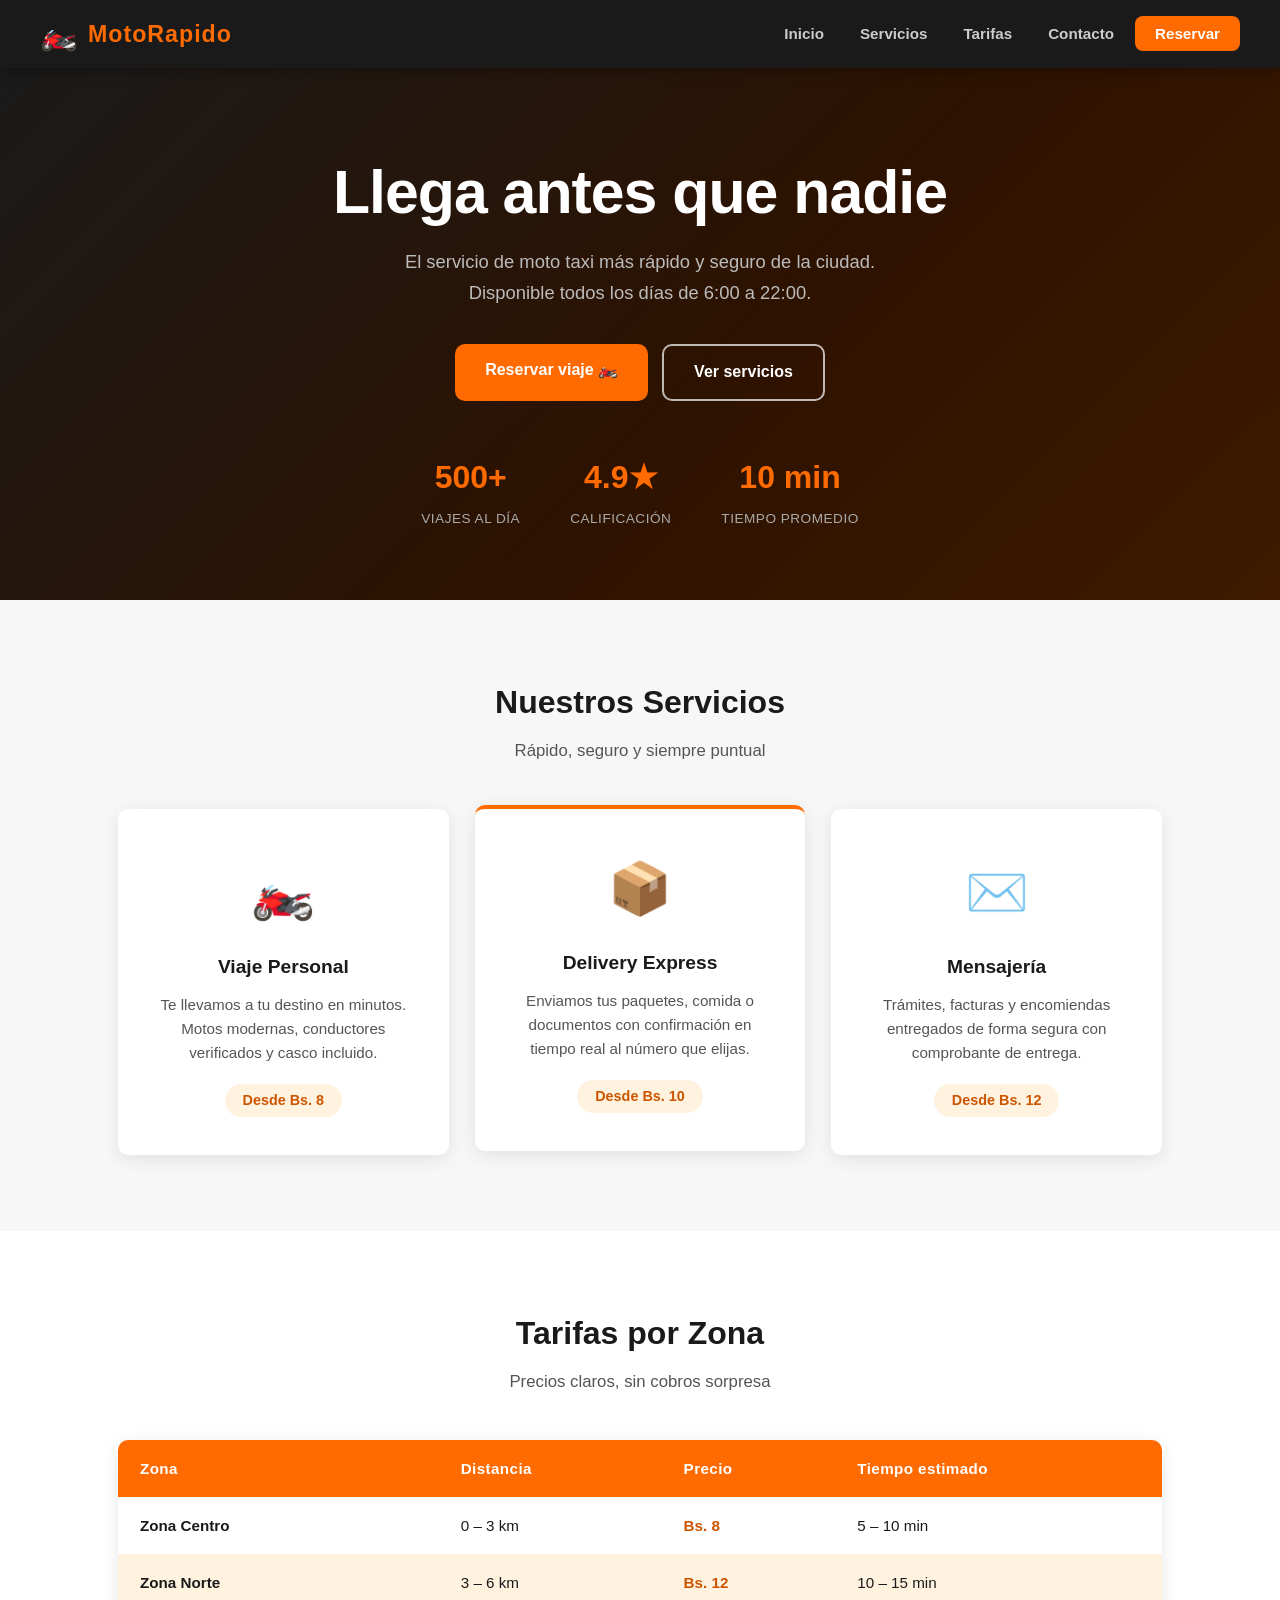
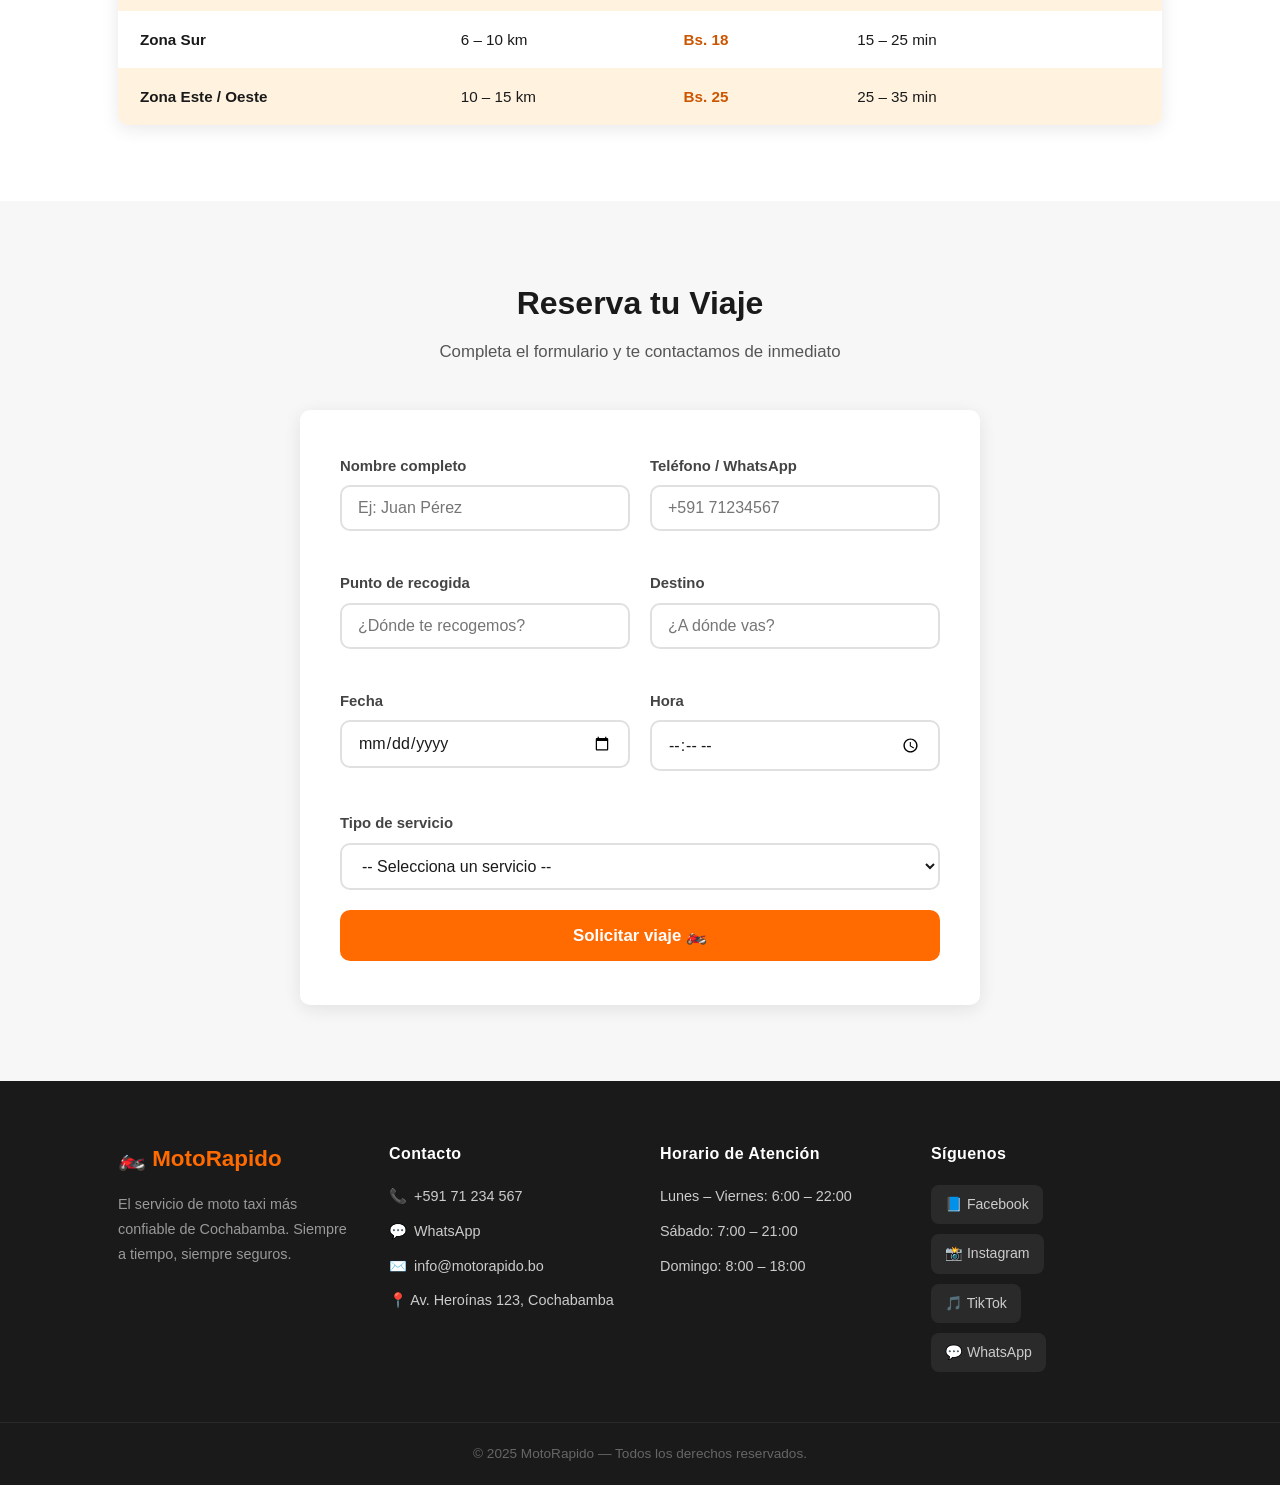
==== index.html @ 25fea52b "Update index.html" ====
<!DOCTYPE html>
<html lang="es">
<head>
  <meta charset="UTF-8" />
  <meta name="viewport" content="width=device-width, initial-scale=1.0" />
  <title>MOTOTAXI - SERVICIO MOTO TAXI</title>
  <link rel="stylesheet" href="styles.css" />
</head>
<body>

 
  <nav class="navbar">
    <div class="navbar-logo">
      <span class="logo-icono">🏍️</span>
      <span class="logo-texto">MotoRapido</span>
    </div>
    <ul class="navbar-menu">
      <li><a href="#inicio"    class="nav-link">Inicio</a></li>
      <li><a href="#servicios" class="nav-link">Servicios</a></li>
      <li><a href="#tarifas"   class="nav-link">Tarifas</a></li>
      <li><a href="#contacto"  class="nav-link">Contacto</a></li>
      <li><a href="#reserva"   class="nav-link nav-link-reservar">Reservar</a></li>
    </ul>
  </nav>


  <div class="banner">
    <div class="banner-contenido">
      <h1 class="banner-titulo">Llega antes que nadie</h1>
      <p class="banner-subtitulo">
        El servicio de moto taxi más rápido y seguro de la ciudad.<br>
        Disponible todos los días de 6:00 a 22:00.
      </p>
      <div class="banner-botones">
        <a href="#reserva"   class="btn btn-naranja">Reservar viaje 🏍️</a>
        <a href="#servicios" class="btn btn-borde">Ver servicios</a>
      </div>
    </div>
    <div class="banner-stats">
      <div class="stat-item">
        <span class="stat-num">500+</span>
        <span class="stat-label">Viajes al día</span>
      </div>
      <div class="stat-item">
        <span class="stat-num">4.9★</span>
        <span class="stat-label">Calificación</span>
      </div>
      <div class="stat-item">
        <span class="stat-num">10 min</span>
        <span class="stat-label">Tiempo promedio</span>
      </div>
    </div>
  </div>

</header>


<!-- ============================================================
     COLABORADOR 1 — JIMENA 
     Sección: Servicios, Tarifas y Formulario de reserva
     ============================================================ -->
<main class="main">

  
  <section class="seccion seccion-gris" id="servicios">
    <div class="contenedor">
      <h2 class="seccion-titulo">Nuestros Servicios</h2>
      <p class="seccion-subtitulo">Rápido, seguro y siempre puntual</p>

      <div class="tarjetas-grid">

        <div class="tarjeta">
          <div class="tarjeta-icono">🏍️</div>
          <h3 class="tarjeta-titulo">Viaje Personal</h3>
          <p class="tarjeta-texto">
            Te llevamos a tu destino en minutos. Motos modernas,
            conductores verificados y casco incluido.
          </p>
          <span class="tarjeta-precio">Desde Bs. 8</span>
        </div>

        <div class="tarjeta tarjeta-destacada">
          <div class="tarjeta-icono">📦</div>
          <h3 class="tarjeta-titulo">Delivery Express</h3>
          <p class="tarjeta-texto">
            Enviamos tus paquetes, comida o documentos con
            confirmación en tiempo real al número que elijas.
          </p>
          <span class="tarjeta-precio">Desde Bs. 10</span>
        </div>

        <div class="tarjeta">
          <div class="tarjeta-icono">✉️</div>
          <h3 class="tarjeta-titulo">Mensajería</h3>
          <p class="tarjeta-texto">
            Trámites, facturas y encomiendas entregados de forma
            segura con comprobante de entrega.
          </p>
          <span class="tarjeta-precio">Desde Bs. 12</span>
        </div>

      </div>
    </div>
  </section>

  
  <section class="seccion seccion-blanca" id="tarifas">
    <div class="contenedor">
      <h2 class="seccion-titulo">Tarifas por Zona</h2>
      <p class="seccion-subtitulo">Precios claros, sin cobros sorpresa</p>

      <div class="tabla-wrapper">
        <table class="tabla-tarifas">
          <thead>
            <tr>
              <th>Zona</th>
              <th>Distancia</th>
              <th>Precio</th>
              <th>Tiempo estimado</th>
            </tr>
          </thead>
          <tbody>
            <tr>
              <td><strong>Zona Centro</strong></td>
              <td>0 – 3 km</td>
              <td class="precio">Bs. 8</td>
              <td>5 – 10 min</td>
            </tr>
            <tr>
              <td><strong>Zona Norte</strong></td>
              <td>3 – 6 km</td>
              <td class="precio">Bs. 12</td>
              <td>10 – 15 min</td>
            </tr>
            <tr>
              <td><strong>Zona Sur</strong></td>
              <td>6 – 10 km</td>
              <td class="precio">Bs. 18</td>
              <td>15 – 25 min</td>
            </tr>
            <tr>
              <td><strong>Zona Este / Oeste</strong></td>
              <td>10 – 15 km</td>
              <td class="precio">Bs. 25</td>
              <td>25 – 35 min</td>
            </tr>
          </tbody>
        </table>
      </div>
    </div>
  </section>

  <!-- SECCIÓN FORMULARIO DE RESERVA -->
  <section class="seccion seccion-gris" id="reserva">
    <div class="contenedor">
      <h2 class="seccion-titulo">Reserva tu Viaje</h2>
      <p class="seccion-subtitulo">Completa el formulario y te contactamos de inmediato</p>

      <form class="formulario" id="formularioReserva">

        <div class="form-fila">
          <div class="form-grupo">
            <label for="nombre">Nombre completo</label>
            <input type="text" id="nombre" name="nombre"
                   placeholder="Ej: Juan Pérez" required />
          </div>
          <div class="form-grupo">
            <label for="telefono">Teléfono / WhatsApp</label>
            <input type="tel" id="telefono" name="telefono"
                   placeholder="+591 71234567" required />
          </div>
        </div>

        <div class="form-fila">
          <div class="form-grupo">
            <label for="origen">Punto de recogida</label>
            <input type="text" id="origen" name="origen"
                   placeholder="¿Dónde te recogemos?" required />
          </div>
          <div class="form-grupo">
            <label for="destino">Destino</label>
            <input type="text" id="destino" name="destino"
                   placeholder="¿A dónde vas?" required />
          </div>
        </div>

        <div class="form-fila">
          <div class="form-grupo">
            <label for="fecha">Fecha</label>
            <input type="date" id="fecha" name="fecha" required />
          </div>
          <div class="form-grupo">
            <label for="hora">Hora</label>
            <input type="time" id="hora" name="hora" required />
          </div>
        </div>

        <div class="form-grupo">
          <label for="servicio">Tipo de servicio</label>
          <select id="servicio" name="servicio" required>
            <option value="">-- Selecciona un servicio --</option>
            <option value="viaje">Viaje personal</option>
            <option value="delivery">Delivery express</option>
            <option value="mensajeria">Mensajería</option>
          </select>
        </div>

        <button type="submit" class="btn btn-naranja btn-completo"
                id="btnEnviar">
          Solicitar viaje 🏍️
        </button>

        <!-- Mensaje de respuesta del servidor Python -->
        <div class="form-respuesta" id="formRespuesta"></div>

      </form>
    </div>
  </section>

</main>
  

<!-- ============================================================
     COLABORADOR 2 ROGER — feature/PIE-PAGINA
     Sección: Footer con contacto, horarios y redes sociales
     ============================================================ -->
<footer class="footer" id="contacto">

  <div class="footer-contenido">

    <!-- Columna 1: Marca -->
    <div class="footer-col">
      <div class="footer-logo">🏍️ MotoRapido</div>
      <p class="footer-descripcion">
        El servicio de moto taxi más confiable de Cochabamba.
        Siempre a tiempo, siempre seguros.
      </p>
    </div>

    <!-- Columna 2: Información de contacto -->
    <div class="footer-col">
      <h4 class="footer-titulo">Contacto</h4>
      <ul class="footer-lista">
        <li>📞 <a href="tel:+59171234567">+591 71 234 567</a></li>
        <li>💬 <a href="https://wa.me/59171234567" target="_blank">WhatsApp</a></li>
        <li>✉️ <a href="mailto:info@motorapido.bo">info@motorapido.bo</a></li>
        <li>📍 Av. Heroínas 123, Cochabamba</li>
      </ul>
    </div>

    <!-- Columna 3: Horarios -->
    <div class="footer-col">
      <h4 class="footer-titulo">Horario de Atención</h4>
      <ul class="footer-lista">
        <li>Lunes – Viernes: 6:00 – 22:00</li>
        <li>Sábado: 7:00 – 21:00</li>
        <li>Domingo: 8:00 – 18:00</li>
      </ul>
    </div>

    <!-- Columna 4: Redes sociales -->
    <div class="footer-col">
      <h4 class="footer-titulo">Síguenos</h4>
      <div class="footer-redes">
        <a href="#" class="red-social" title="Facebook">📘 Facebook</a>
        <a href="#" class="red-social" title="Instagram">📸 Instagram</a>
        <a href="#" class="red-social" title="TikTok">🎵 TikTok</a>
        <a href="https://wa.me/59171234567" class="red-social" title="WhatsApp">
          💬 WhatsApp
        </a>
      </div>
    </div>

  </div>

  <!-- Barra inferior del footer -->
  <div class="footer-barra">
    <p>© 2025 MotoRapido — Todos los derechos reservados.</p>
  </div>

</footer>
<!-- FIN COLABORADOR 2 -->


<!-- ============================================================
     SCRIPT — Conecta el formulario con Python (app.py / Flask)
     ============================================================ -->
<script>
  // Envío del formulario al servidor Python via fetch
  document.getElementById('formularioReserva').addEventListener('submit', async function (e) {
    e.preventDefault();

    const btn      = document.getElementById('btnEnviar');
    const respDiv  = document.getElementById('formRespuesta');

    // Recoger datos del formulario
    const datos = {
      nombre:   document.getElementById('nombre').value.trim(),
      telefono: document.getElementById('telefono').value.trim(),
      origen:   document.getElementById('origen').value.trim(),
      destino:  document.getElementById('destino').value.trim(),
      fecha:    document.getElementById('fecha').value,
      hora:     document.getElementById('hora').value,
      servicio: document.getElementById('servicio').value,
    };

    // Indicador de carga
    btn.textContent = '⏳ Enviando...';
    btn.disabled    = true;
    respDiv.style.display = 'none';

    try {
      // Llamada al servidor Python (Flask) en app.py
      const respuesta = await fetch('/reservar', {
        method:  'POST',
        headers: { 'Content-Type': 'application/json' },
        body:    JSON.stringify(datos),
      });

      const json = await respuesta.json();

      if (respuesta.ok && json.ok) {
        respDiv.className   = 'form-respuesta exito';
        respDiv.textContent = '✅ ' + json.mensaje;
        document.getElementById('formularioReserva').reset();
      } else {
        respDiv.className   = 'form-respuesta error';
        respDiv.textContent = '❌ ' + (json.error || 'Error al procesar la reserva.');
      }

    } catch (err) {
      respDiv.className   = 'form-respuesta error';
      respDiv.textContent = '❌ No se pudo conectar con el servidor. ¿Está corriendo Python.py?';
    }

    respDiv.style.display = 'block';
    btn.textContent = 'Solicitar viaje 🏍️';
    btn.disabled    = false;
  });
</script>

</body>
</html>
---- styles.css ----
:root {
  --naranja:        #ff6b00;
  --naranja-oscuro: #cc5500;
  --naranja-claro:  #fff3e0;
  --negro:          #1a1a1a;
  --gris-texto:     #555555;
  --gris-fondo:     #f7f7f7;
  --blanco:         #ffffff;
  --borde:          #e0e0e0;
  --sombra:         0 4px 18px rgba(0, 0, 0, 0.09);
  --sombra-hover:   0 8px 28px rgba(255, 107, 0, 0.22);
  --radio:          10px;
  --transicion:     all 0.28s ease;
  --fuente:         'Segoe UI', Arial, sans-serif;
}

/* Reset básico */
*, *::before, *::after {
  box-sizing: border-box;
  margin: 0;
  padding: 0;
}

html {
  scroll-behavior: smooth;
}

body {
  font-family: var(--fuente);
  font-size: 16px;
  color: var(--negro);
  background: var(--blanco);
  line-height: 1.65;
}

a {
  text-decoration: none;
  color: inherit;
}

ul {
  list-style: none;
}

img {
  max-width: 100%;
  display: block;
}

.contenedor {
  max-width: 1100px;
  margin: 0 auto;
  padding: 0 28px;
}

.btn {
  display: inline-block;
  padding: 13px 30px;
  border-radius: var(--radio);
  font-size: 1rem;
  font-weight: 700;
  cursor: pointer;
  border: none;
  transition: var(--transicion);
  font-family: var(--fuente);
}

.btn-naranja {
  background: var(--naranja);
  color: var(--blanco);
}

.btn-naranja:hover {
  background: var(--naranja-oscuro);
  transform: translateY(-2px);
  box-shadow: var(--sombra-hover);
}

.btn-borde {
  background: transparent;
  color: var(--blanco);
  border: 2px solid rgba(255, 255, 255, 0.7);
}

.btn-borde:hover {
  background: rgba(255, 255, 255, 0.12);
  border-color: var(--blanco);
}

.btn-completo {
  width: 100%;
  text-align: center;
  padding: 15px;
  font-size: 1.05rem;
}

/* Títulos de sección */
.seccion-titulo {
  font-size: 2rem;
  font-weight: 800;
  text-align: center;
  color: var(--negro);
  margin-bottom: 8px;
}

.seccion-subtitulo {
  text-align: center;
  color: var(--gris-texto);
  margin-bottom: 44px;
  font-size: 1.05rem;
}

/* ── Barra de navegación ── */
.navbar {
  display: flex;
  align-items: center;
  justify-content: space-between;
  background: var(--negro);
  padding: 0 40px;
  height: 68px;
  position: sticky;
  top: 0;
  z-index: 999;
  box-shadow: 0 2px 12px rgba(0, 0, 0, 0.3);
}

.navbar-logo {
  display: flex;
  align-items: center;
  gap: 10px;
}

.logo-icono {
  font-size: 1.9rem;
}

.logo-texto {
  font-size: 1.45rem;
  font-weight: 900;
  color: var(--naranja);
  letter-spacing: 1px;
}

.navbar-menu {
  display: flex;
  align-items: center;
  gap: 6px;
}

.nav-link {
  color: #cccccc;
  padding: 8px 15px;
  border-radius: 8px;
  font-weight: 600;
  font-size: 0.95rem;
  transition: var(--transicion);
}

.nav-link:hover {
  color: var(--naranja);
  background: rgba(255, 107, 0, 0.08);
}

.nav-link-reservar {
  background: var(--naranja);
  color: var(--blanco) !important;
  padding: 9px 20px;
}

.nav-link-reservar:hover {
  background: var(--naranja-oscuro);
  transform: translateY(-1px);
}

/* ── Banner principal ── */
.banner {
  background: linear-gradient(135deg, #1a1a1a 0%, #2d1200 55%, #3d1a00 100%);
  padding: 90px 40px 70px;
  text-align: center;
}

.banner-contenido {
  max-width: 720px;
  margin: 0 auto 50px;
}

.banner-titulo {
  font-size: clamp(2.2rem, 5vw, 3.8rem);
  font-weight: 900;
  color: var(--blanco);
  line-height: 1.15;
  margin-bottom: 18px;
  letter-spacing: -1px;
}

.banner-subtitulo {
  font-size: 1.15rem;
  color: #bbbbbb;
  margin-bottom: 36px;
  line-height: 1.7;
}

.banner-botones {
  display: flex;
  gap: 14px;
  justify-content: center;
  flex-wrap: wrap;
}

/* Estadísticas del banner */
.banner-stats {
  display: flex;
  justify-content: center;
  gap: 50px;
  flex-wrap: wrap;
}

.stat-item {
  display: flex;
  flex-direction: column;
  align-items: center;
  gap: 4px;
}

.stat-num {
  font-size: 2rem;
  font-weight: 900;
  color: var(--naranja);
}

.stat-label {
  font-size: 0.85rem;
  color: #aaaaaa;
  text-transform: uppercase;
  letter-spacing: 0.5px;
}
.main {
  background: var(--blanco);
}

/* Secciones alternas */
.seccion {
  padding: 76px 0;
}

.seccion-gris {
  background: var(--gris-fondo);
}

.seccion-blanca {
  background: var(--blanco);
}

/* ── Tarjetas de servicios ── */
.tarjetas-grid {
  display: grid;
  grid-template-columns: repeat(auto-fit, minmax(270px, 1fr));
  gap: 26px;
}

.tarjeta {
  background: var(--blanco);
  border-radius: var(--radio);
  padding: 38px 30px;
  text-align: center;
  box-shadow: var(--sombra);
  transition: var(--transicion);
  border-top: 4px solid transparent;
}

.tarjeta:hover {
  transform: translateY(-7px);
  box-shadow: var(--sombra-hover);
  border-top-color: var(--naranja);
}

.tarjeta-destacada {
  border-top: 4px solid var(--naranja);
  transform: translateY(-4px);
}

.tarjeta-icono {
  font-size: 3.2rem;
  margin-bottom: 16px;
}

.tarjeta-titulo {
  font-size: 1.2rem;
  font-weight: 700;
  color: var(--negro);
  margin-bottom: 10px;
}

.tarjeta-texto {
  color: var(--gris-texto);
  font-size: 0.95rem;
  line-height: 1.6;
  margin-bottom: 18px;
}

.tarjeta-precio {
  display: inline-block;
  background: var(--naranja-claro);
  color: var(--naranja-oscuro);
  font-weight: 800;
  padding: 5px 18px;
  border-radius: 20px;
  font-size: 0.9rem;
}

/* ── Tabla de tarifas ── */
.tabla-wrapper {
  overflow-x: auto;
  border-radius: var(--radio);
  box-shadow: var(--sombra);
}

.tabla-tarifas {
  width: 100%;
  border-collapse: collapse;
  min-width: 480px;
}

.tabla-tarifas thead tr {
  background: var(--naranja);
  color: var(--blanco);
}

.tabla-tarifas th,
.tabla-tarifas td {
  padding: 16px 22px;
  text-align: left;
  font-size: 0.95rem;
}

.tabla-tarifas th {
  font-weight: 700;
  letter-spacing: 0.4px;
}

.tabla-tarifas tbody tr:nth-child(even) {
  background: var(--naranja-claro);
}

.tabla-tarifas tbody tr:hover {
  background: #ffe0b2;
}

.tabla-tarifas .precio {
  color: var(--naranja-oscuro);
  font-weight: 700;
}

/* ── Formulario de reserva ── */
.formulario {
  max-width: 680px;
  margin: 0 auto;
  background: var(--blanco);
  padding: 44px 40px;
  border-radius: var(--radio);
  box-shadow: var(--sombra);
}

.form-fila {
  display: grid;
  grid-template-columns: 1fr 1fr;
  gap: 20px;
  margin-bottom: 20px;
}

.form-grupo {
  display: flex;
  flex-direction: column;
  gap: 7px;
  margin-bottom: 20px;
}

.form-grupo label {
  font-weight: 600;
  font-size: 0.93rem;
  color: #444;
}

.form-grupo input,
.form-grupo select {
  padding: 12px 16px;
  border: 2px solid var(--borde);
  border-radius: var(--radio);
  font-size: 1rem;
  font-family: var(--fuente);
  color: var(--negro);
  background: var(--blanco);
  transition: var(--transicion);
}

.form-grupo input:focus,
.form-grupo select:focus {
  outline: none;
  border-color: var(--naranja);
  box-shadow: 0 0 0 3px rgba(255, 107, 0, 0.13);
}

.form-respuesta {
  display: none;
  margin-top: 22px;
  padding: 16px 20px;
  border-radius: var(--radio);
  font-weight: 600;
  font-size: 0.95rem;
  line-height: 1.5;
}

.form-respuesta.exito {
  background: #e8f5e9;
  color: #2e7d32;
  border: 1px solid #a5d6a7;
}

.form-respuesta.error {
  background: #fdecea;
  color: #c62828;
  border: 1px solid #ef9a9a;
}

/* 
   COLABORADOR 2 ROGER Footer: contacto, horarios y redes sociales
   */

.footer {
  background: var(--negro);
  color: #cccccc;
}

.footer-contenido {
  max-width: 1100px;
  margin: 0 auto;
  padding: 60px 28px 50px;
  display: grid;
  grid-template-columns: repeat(auto-fit, minmax(210px, 1fr));
  gap: 40px;
}

.footer-logo {
  font-size: 1.4rem;
  font-weight: 900;
  color: var(--naranja);
  margin-bottom: 14px;
}

.footer-descripcion {
  font-size: 0.9rem;
  color: #999999;
  line-height: 1.75;
}

.footer-titulo {
  font-size: 1rem;
  font-weight: 700;
  color: var(--blanco);
  margin-bottom: 18px;
  letter-spacing: 0.4px;
}

.footer-lista li {
  margin-bottom: 11px;
  font-size: 0.9rem;
  display: flex;
  align-items: center;
  gap: 7px;
}

.footer-lista a {
  color: #cccccc;
  transition: var(--transicion);
}

.footer-lista a:hover {
  color: var(--naranja);
}

.footer-redes {
  display: flex;
  flex-direction: column;
  gap: 10px;
}

.red-social {
  display: inline-flex;
  align-items: center;
  gap: 8px;
  padding: 8px 14px;
  background: #2a2a2a;
  border-radius: 8px;
  font-size: 0.88rem;
  color: #cccccc;
  transition: var(--transicion);
  width: fit-content;
}

.red-social:hover {
  background: var(--naranja);
  color: var(--blanco);
  transform: translateX(4px);
}

.footer-barra {
  border-top: 1px solid #2a2a2a;
  text-align: center;
  padding: 20px 28px;
  font-size: 0.85rem;
  color: #666666;
}


@media (max-width: 768px) {

  
  .navbar {
    padding: 0 18px;
    flex-wrap: wrap;
    height: auto;
    padding-top: 12px;
    padding-bottom: 12px;
    gap: 10px;
  }

  .navbar-menu {
    flex-wrap: wrap;
    gap: 4px;
  }

  .nav-link {
    font-size: 0.82rem;
    padding: 6px 10px;
  }

  
  .banner {
    padding: 50px 20px 44px;
  }

  .banner-stats {
    gap: 24px;
  }

 
  .form-fila {
    grid-template-columns: 1fr;
  }

  .formulario {
    padding: 28px 20px;
  }
}
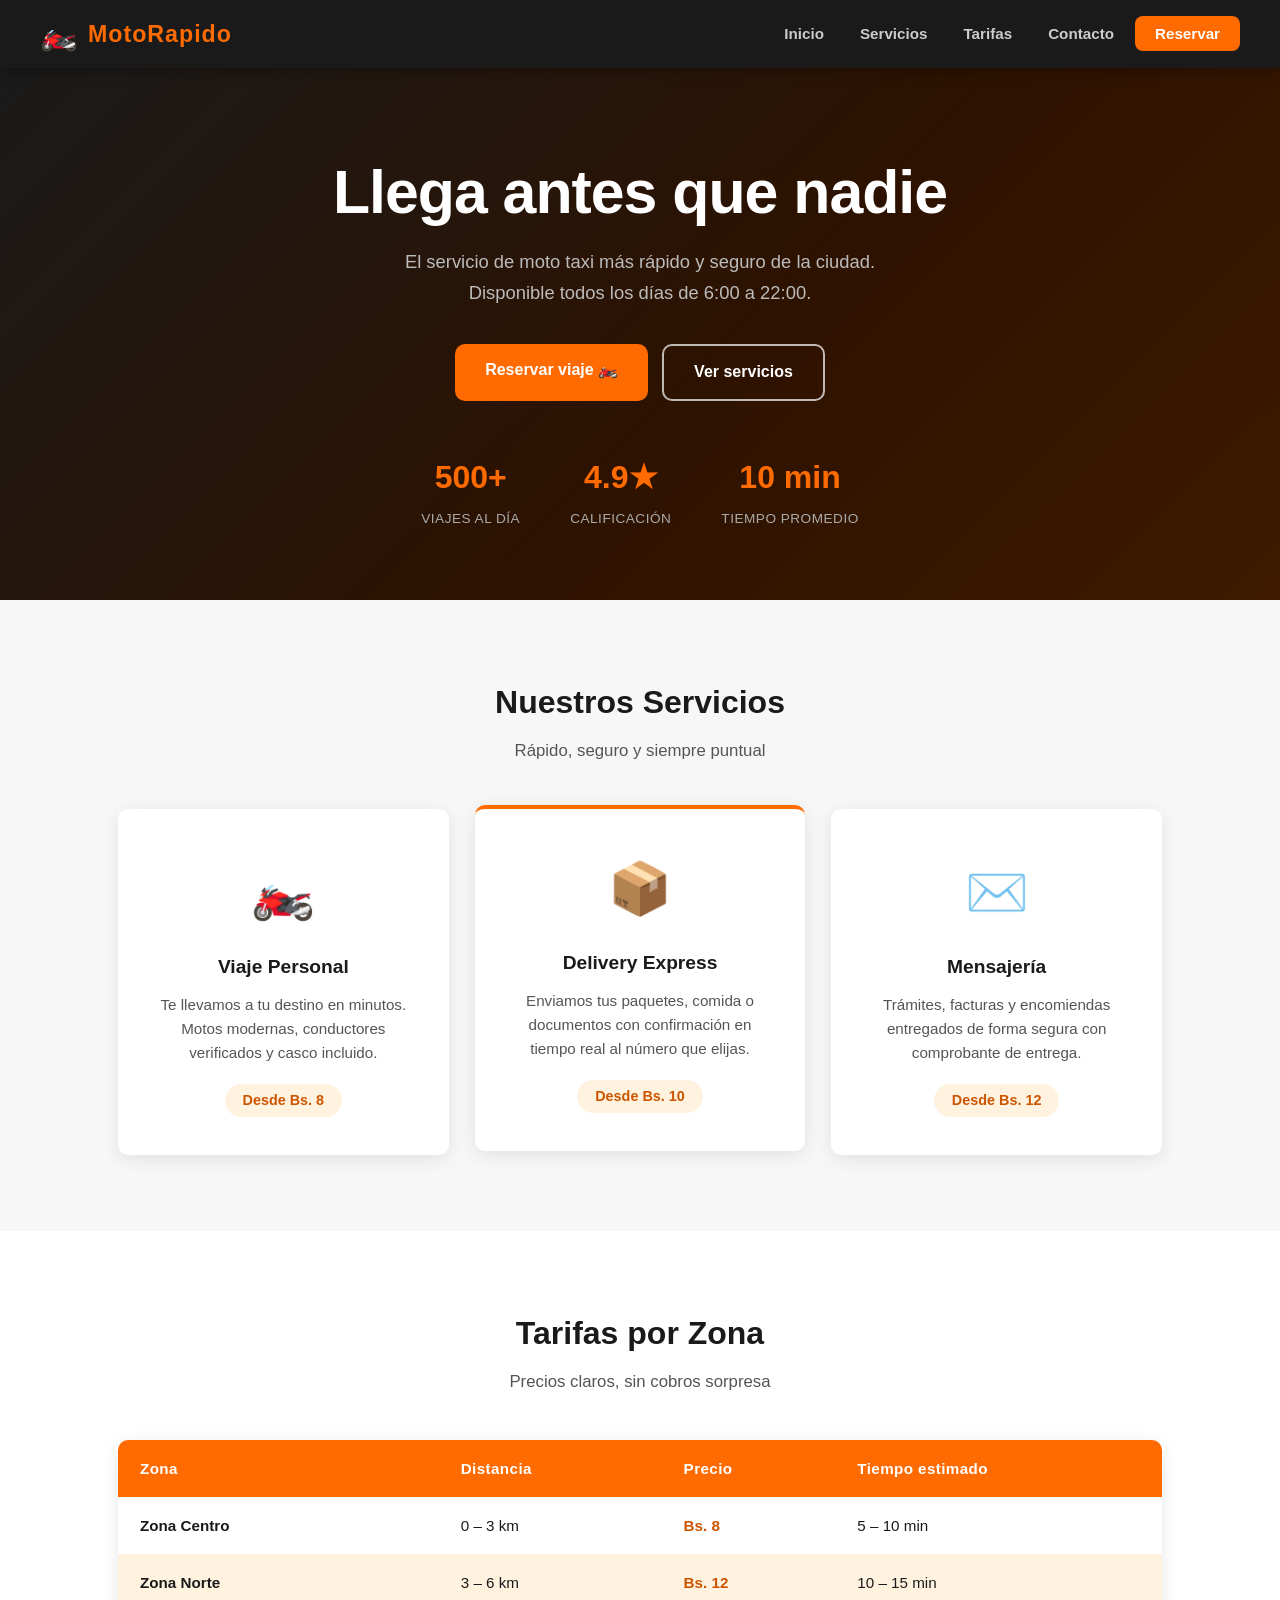
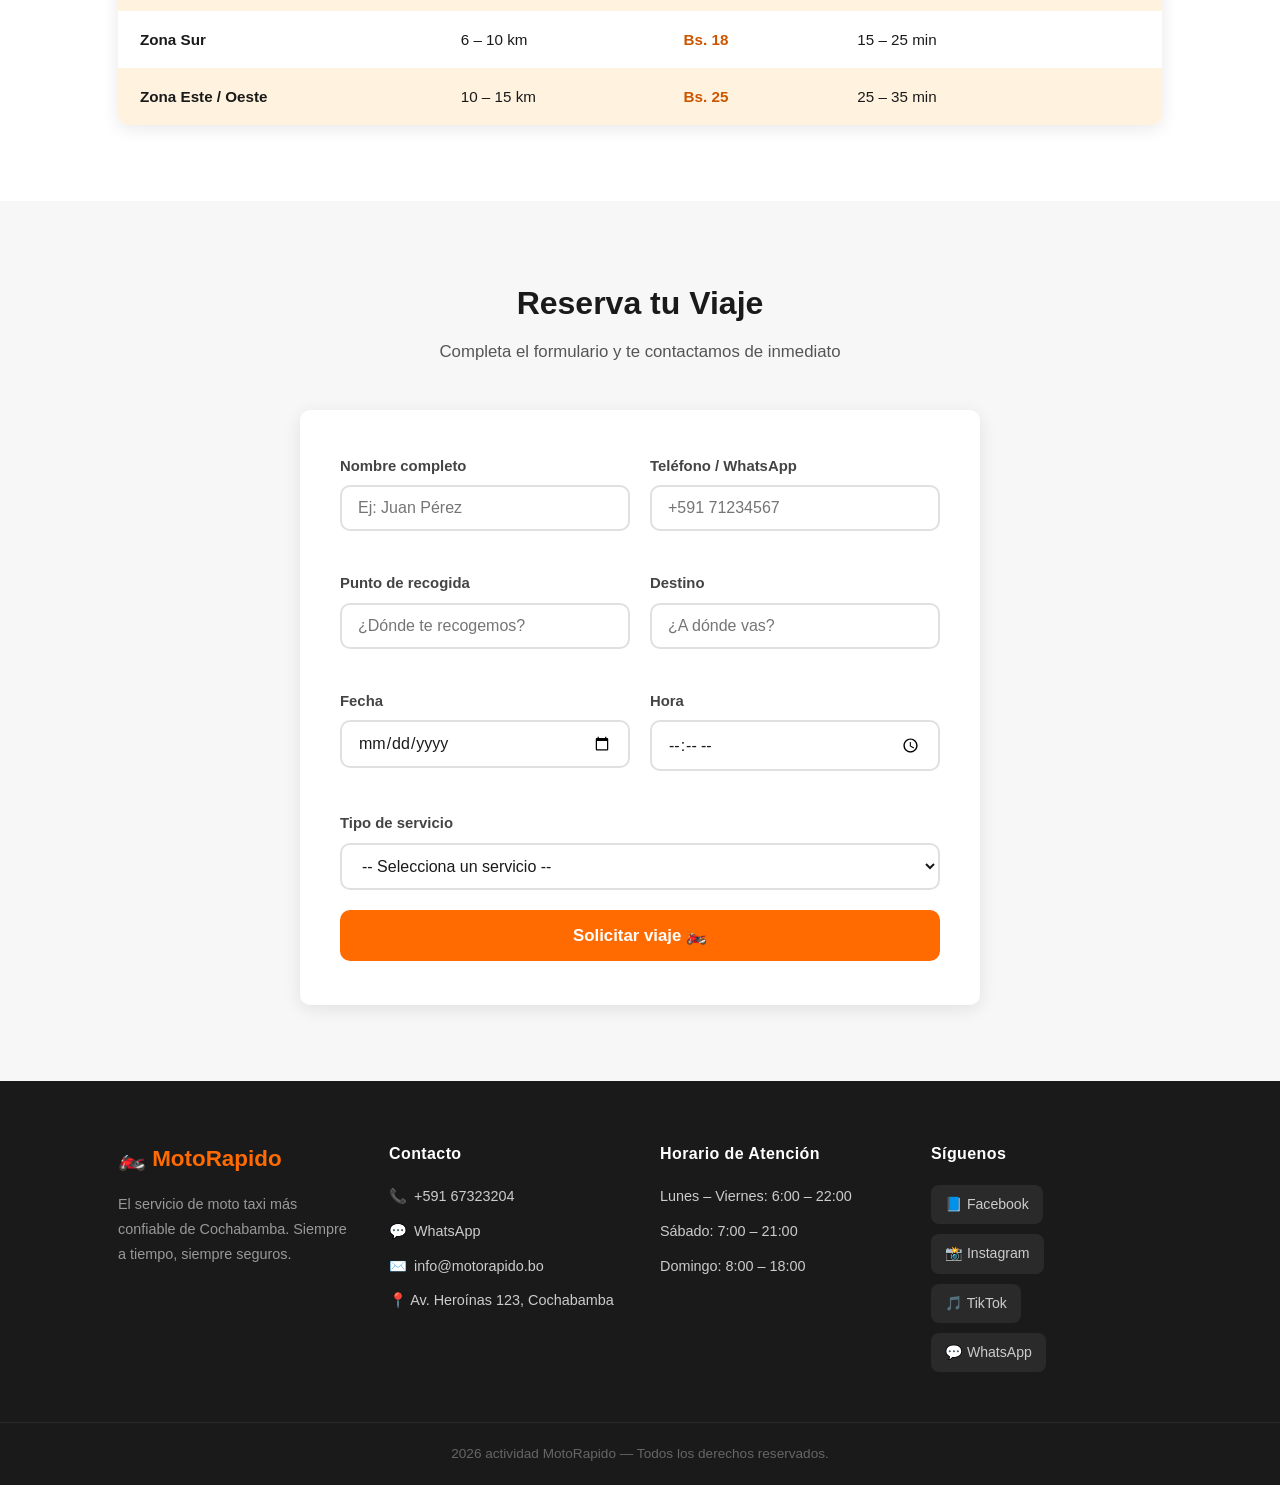
==== commit 363c8ded: "Update index.html" ====
--- a/index.html
+++ b/index.html
@@ -241,7 +241,7 @@
     <div class="footer-col">
       <h4 class="footer-titulo">Contacto</h4>
       <ul class="footer-lista">
-        <li>📞 <a href="tel:+59171234567">+591 71 234 567</a></li>
+        <li>📞 <a href="tel:+59171234567">+591 67323204</a></li>
         <li>💬 <a href="https://wa.me/59171234567" target="_blank">WhatsApp</a></li>
         <li>✉️ <a href="mailto:info@motorapido.bo">info@motorapido.bo</a></li>
         <li>📍 Av. Heroínas 123, Cochabamba</li>
@@ -275,7 +275,7 @@
 
   <!-- Barra inferior del footer -->
   <div class="footer-barra">
-    <p>© 2025 MotoRapido — Todos los derechos reservados.</p>
+    <p> 2026 actividad  MotoRapido — Todos los derechos reservados.</p>
   </div>
 
 </footer>
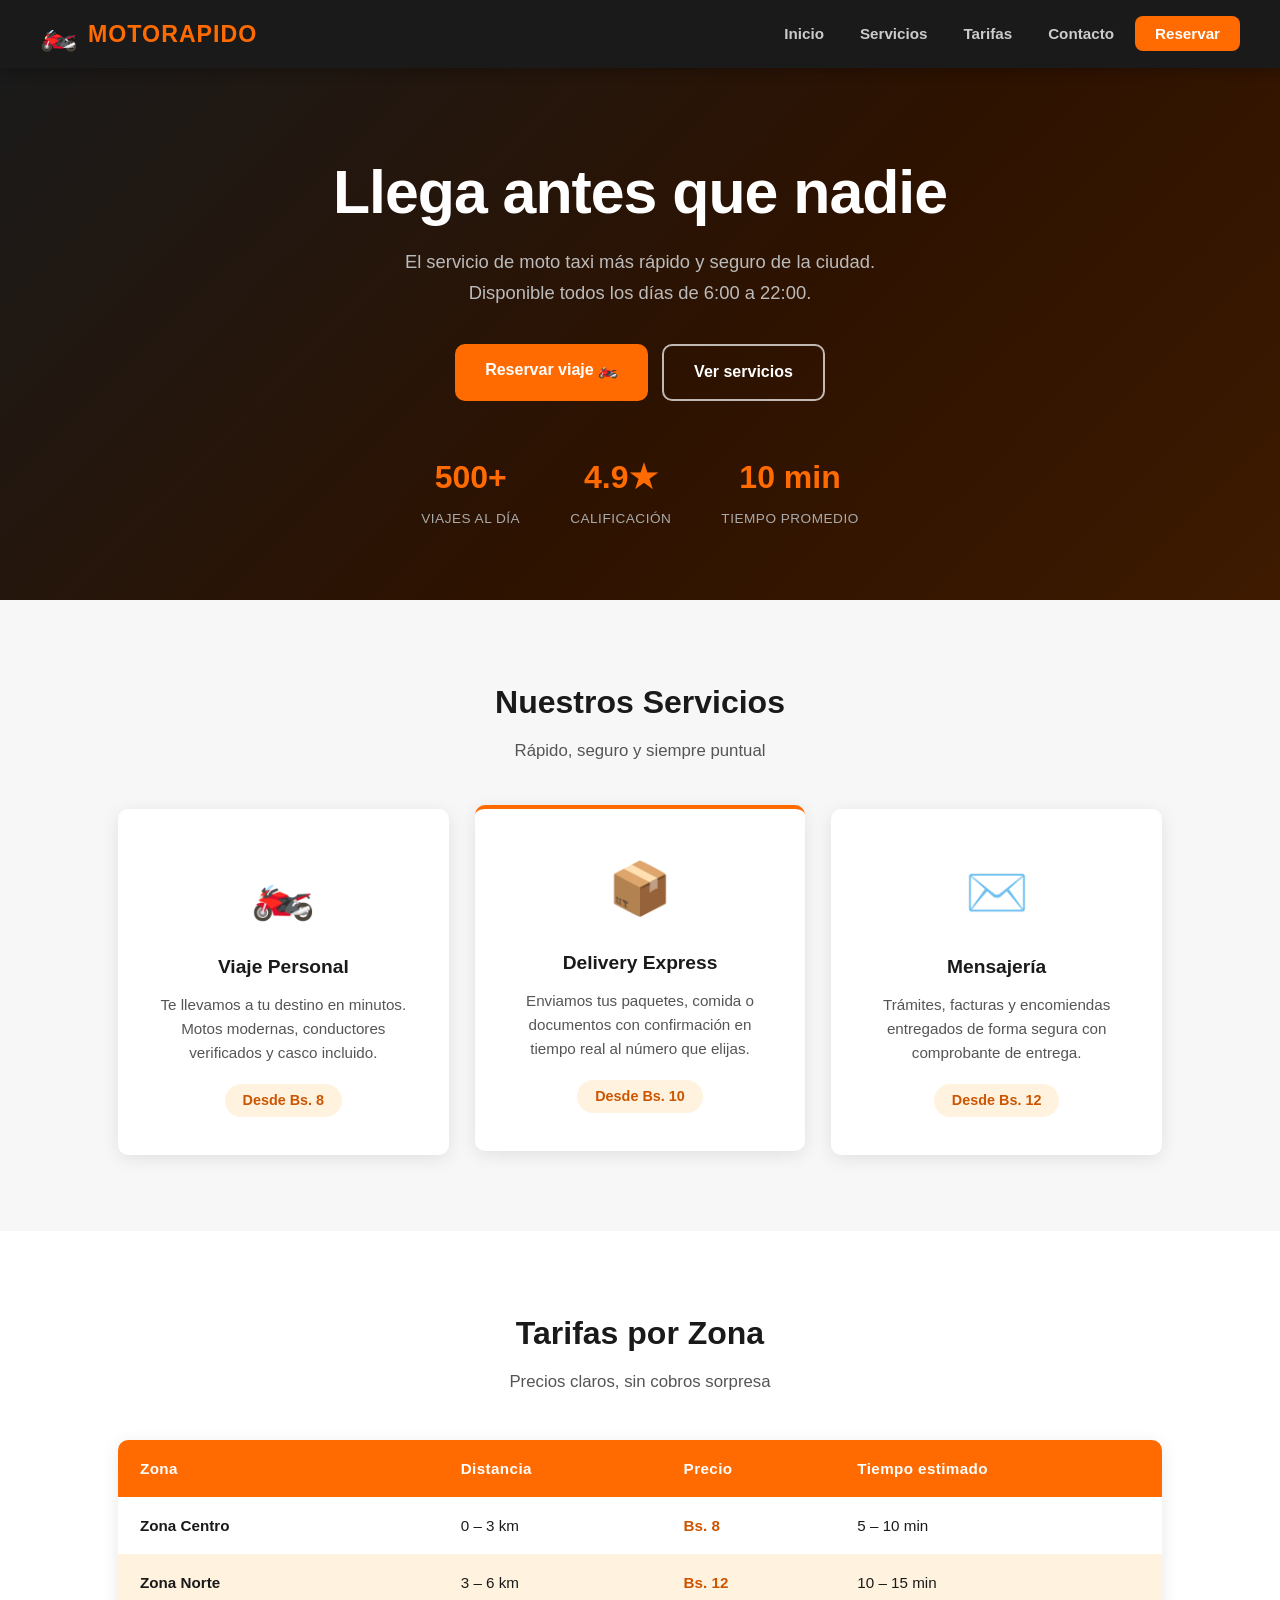
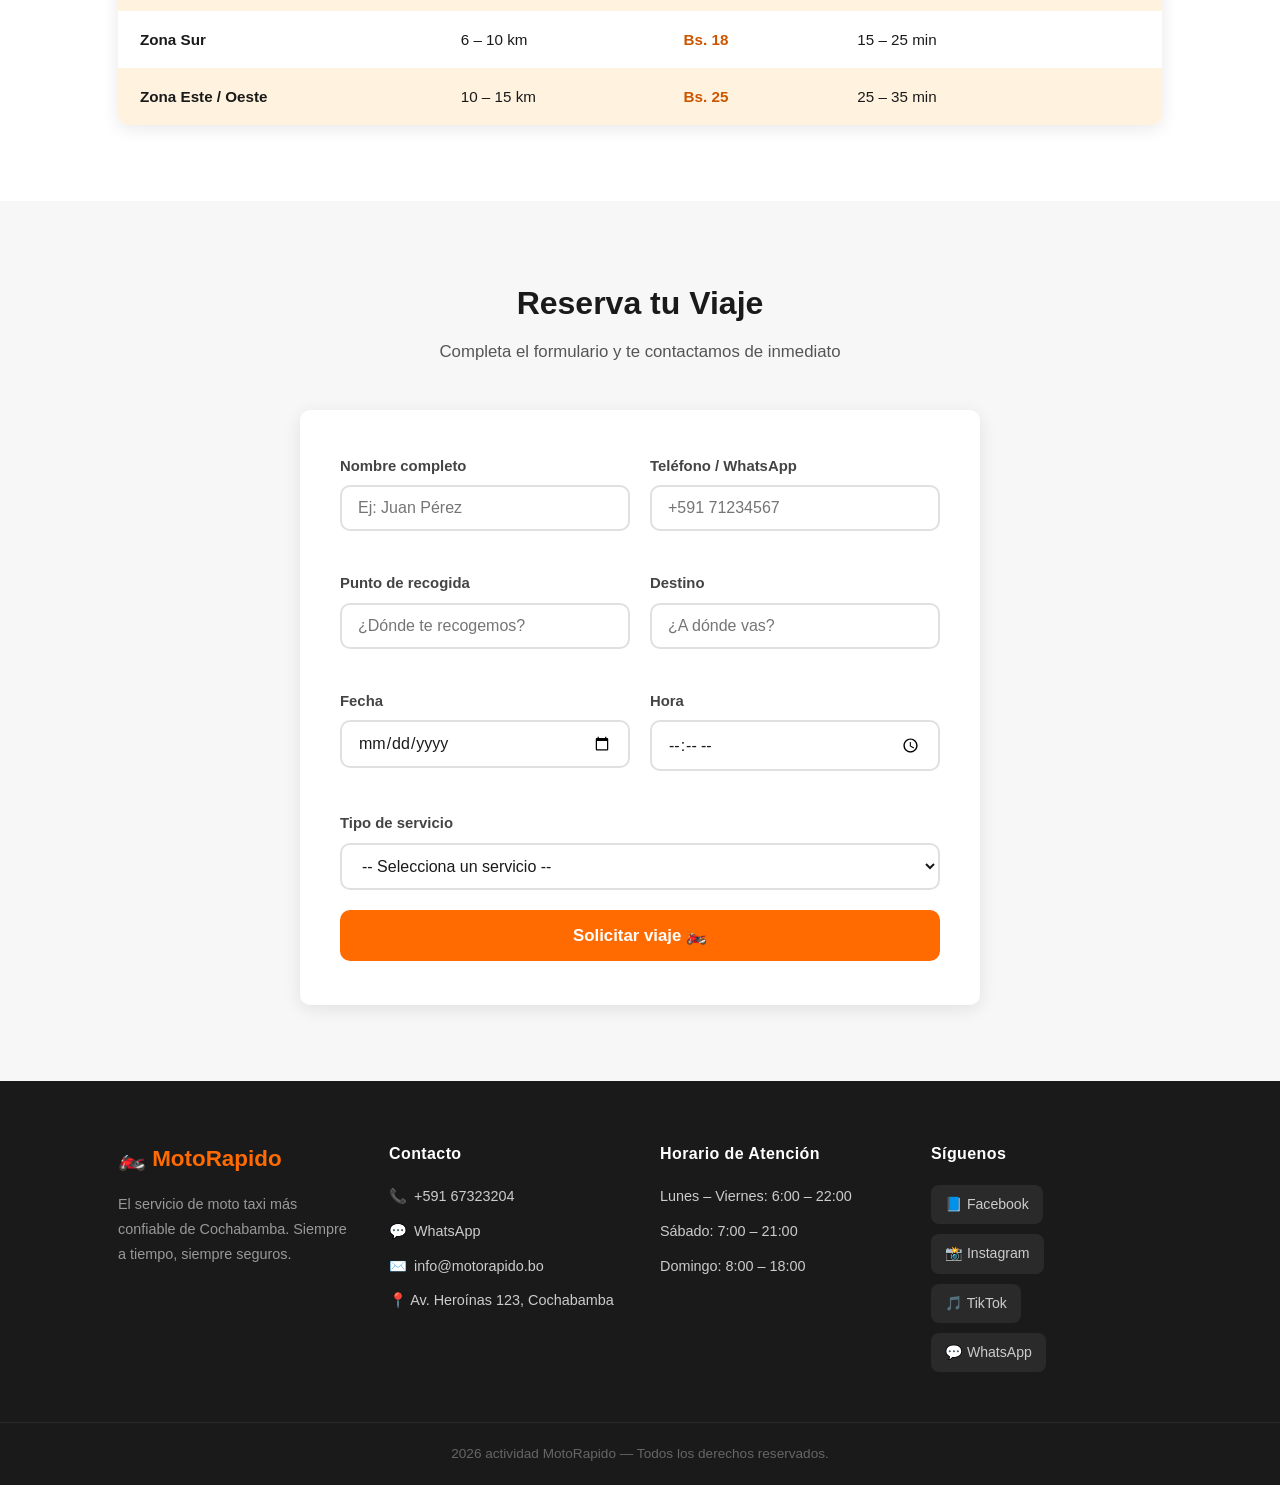
==== commit 82c6a789: "Update index.html" ====
--- a/index.html
+++ b/index.html
@@ -12,7 +12,7 @@
   <nav class="navbar">
     <div class="navbar-logo">
       <span class="logo-icono">🏍️</span>
-      <span class="logo-texto">MotoRapido</span>
+      <span class="logo-texto">MOTORAPIDO</span>
     </div>
     <ul class="navbar-menu">
       <li><a href="#inicio"    class="nav-link">Inicio</a></li>
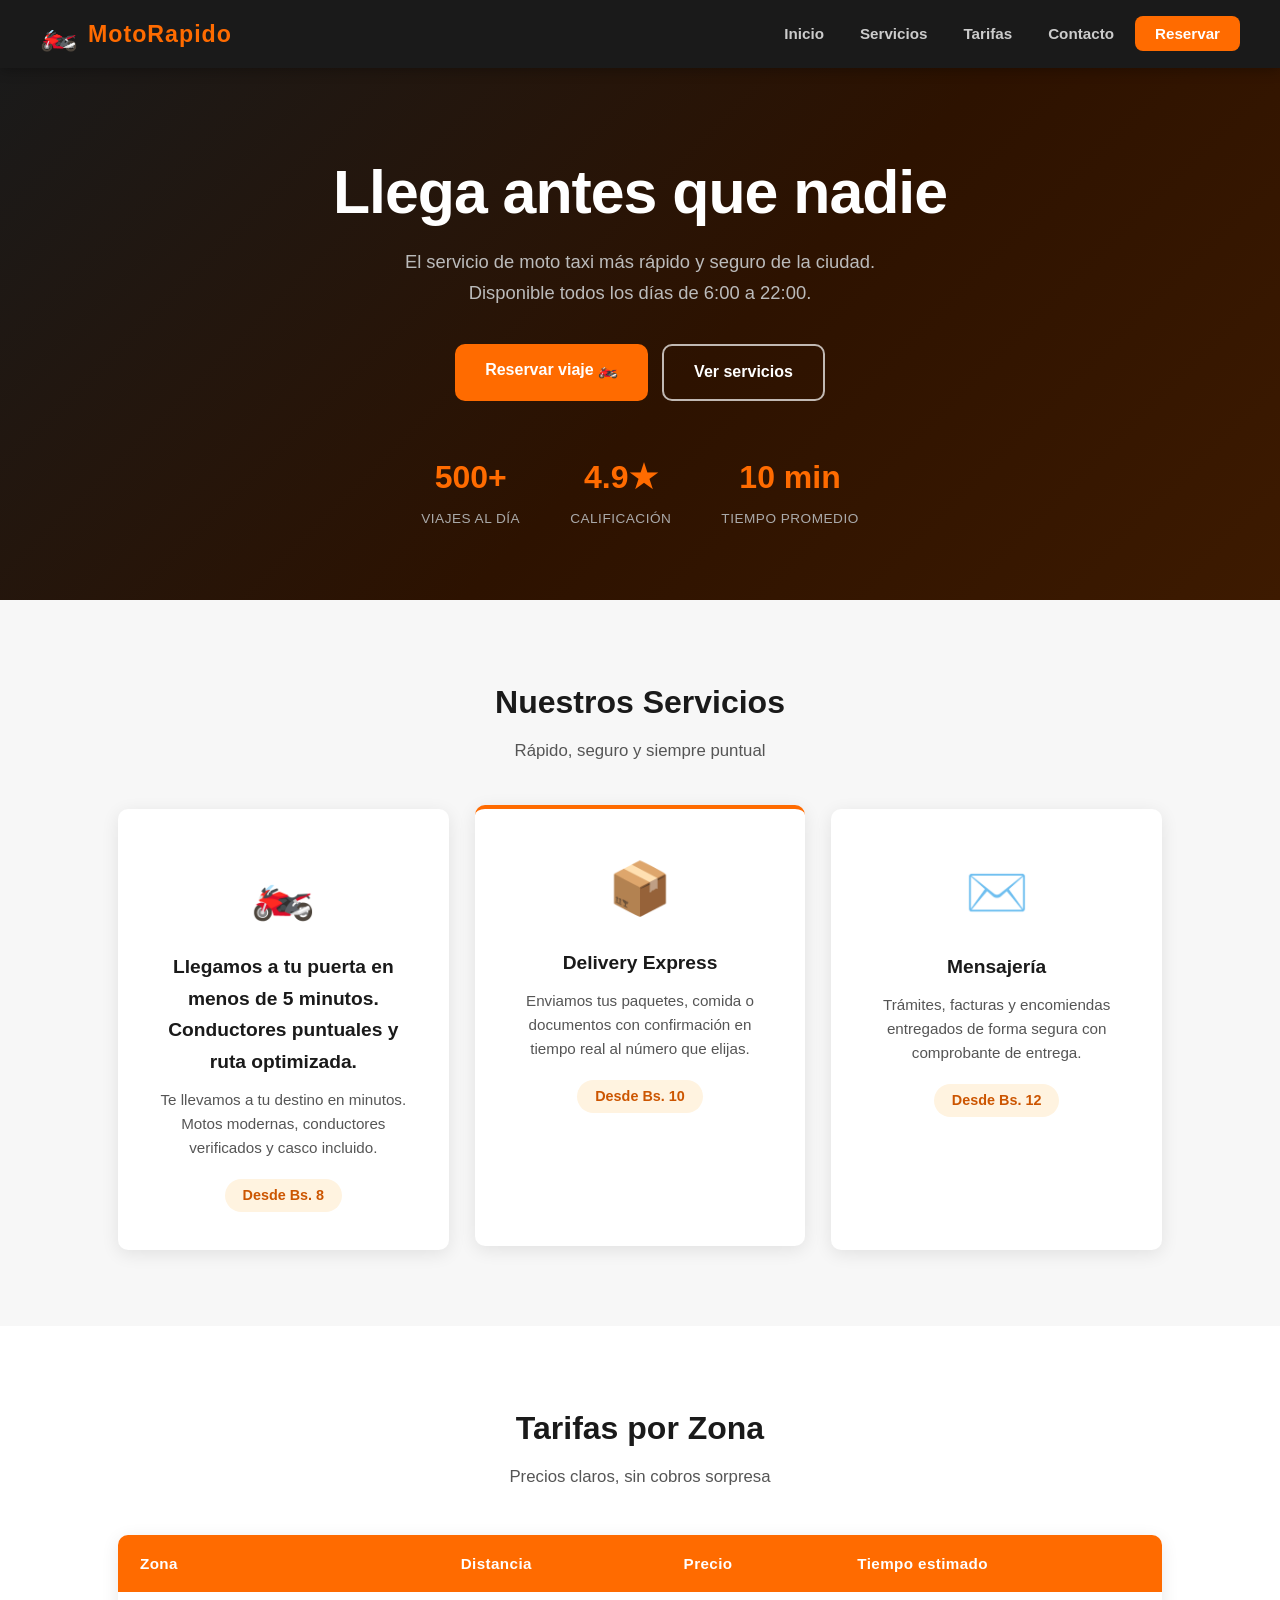
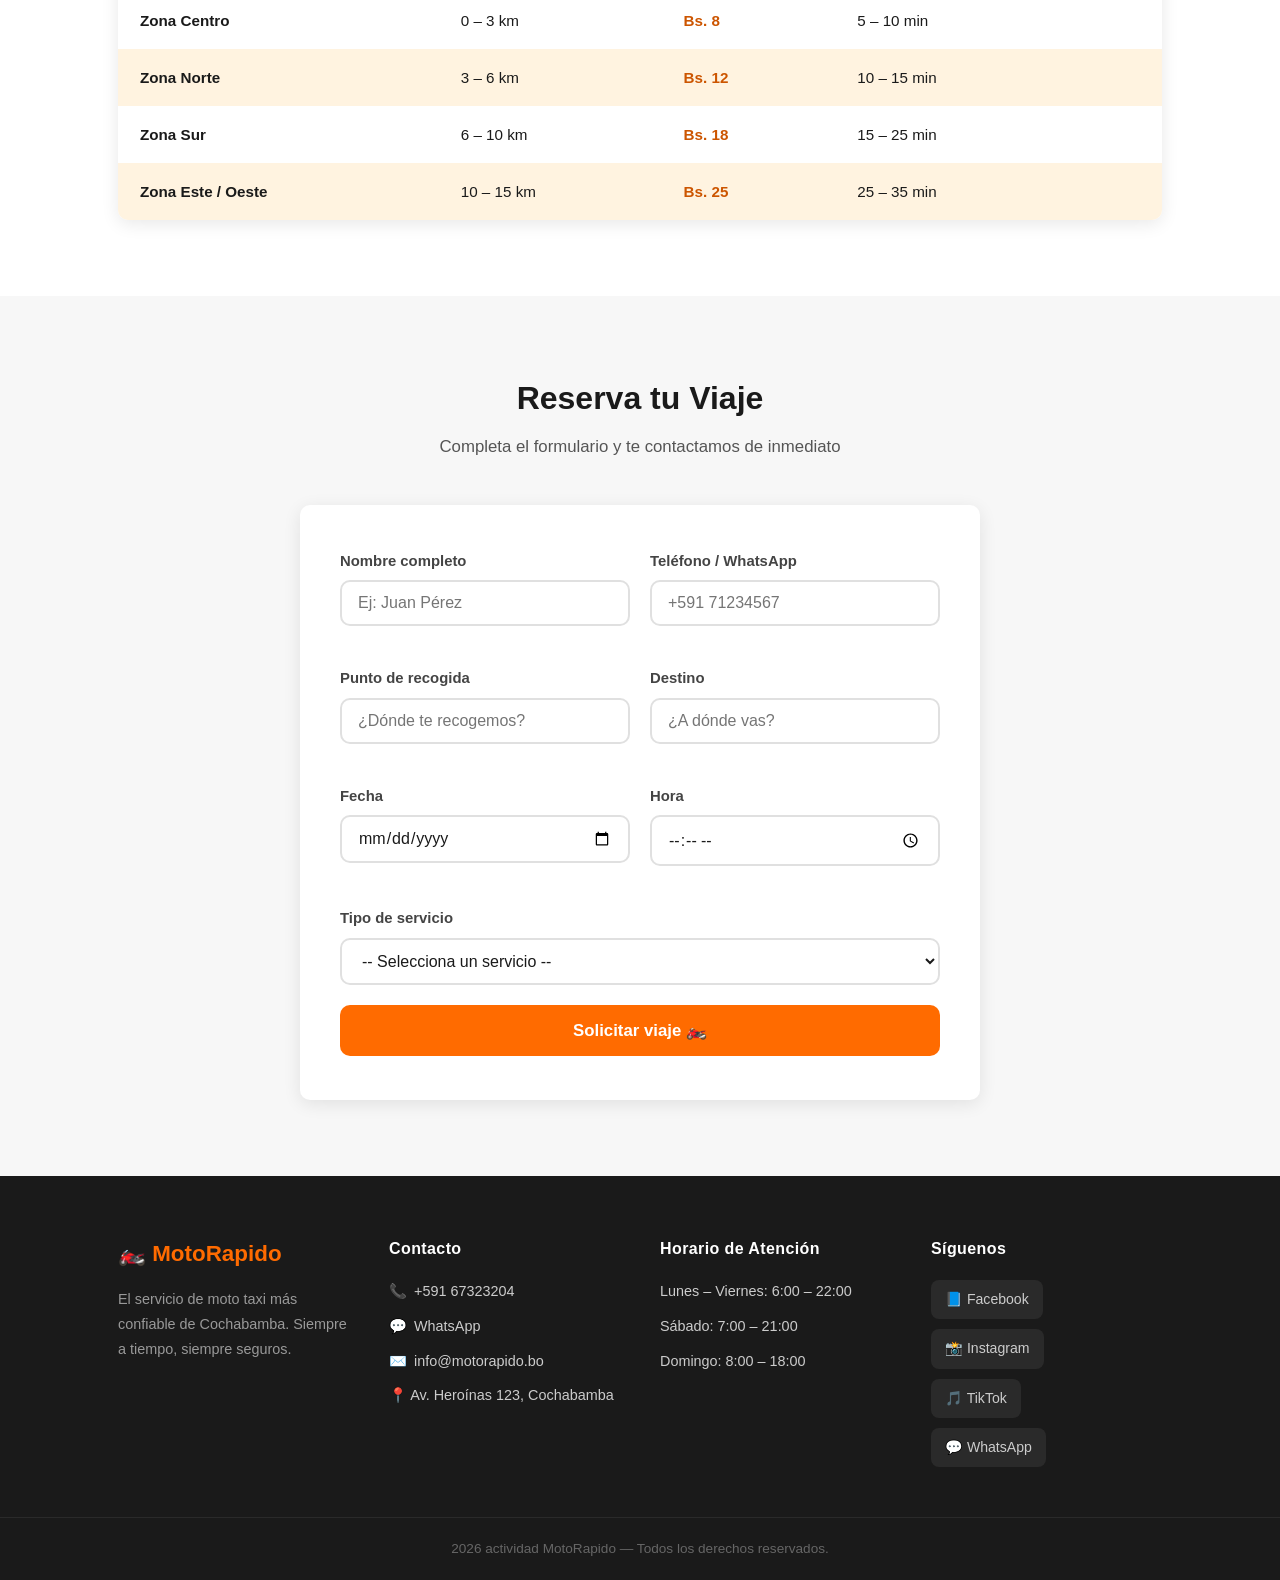
==== commit a22c8317: "Update index.html Se modifico la tarjeta de viaje" ====
--- a/index.html
+++ b/index.html
@@ -12,7 +12,7 @@
   <nav class="navbar">
     <div class="navbar-logo">
       <span class="logo-icono">🏍️</span>
-      <span class="logo-texto">MOTORAPIDO</span>
+      <span class="logo-texto">MotoRapido</span>
     </div>
     <ul class="navbar-menu">
       <li><a href="#inicio"    class="nav-link">Inicio</a></li>
@@ -71,7 +71,8 @@
 
         <div class="tarjeta">
           <div class="tarjeta-icono">🏍️</div>
-          <h3 class="tarjeta-titulo">Viaje Personal</h3>
+          <h3 class="tarjeta-titulo">Llegamos a tu puerta en menos de 5 minutos.
+Conductores puntuales y ruta optimizada.</h3>
           <p class="tarjeta-texto">
             Te llevamos a tu destino en minutos. Motos modernas,
             conductores verificados y casco incluido.
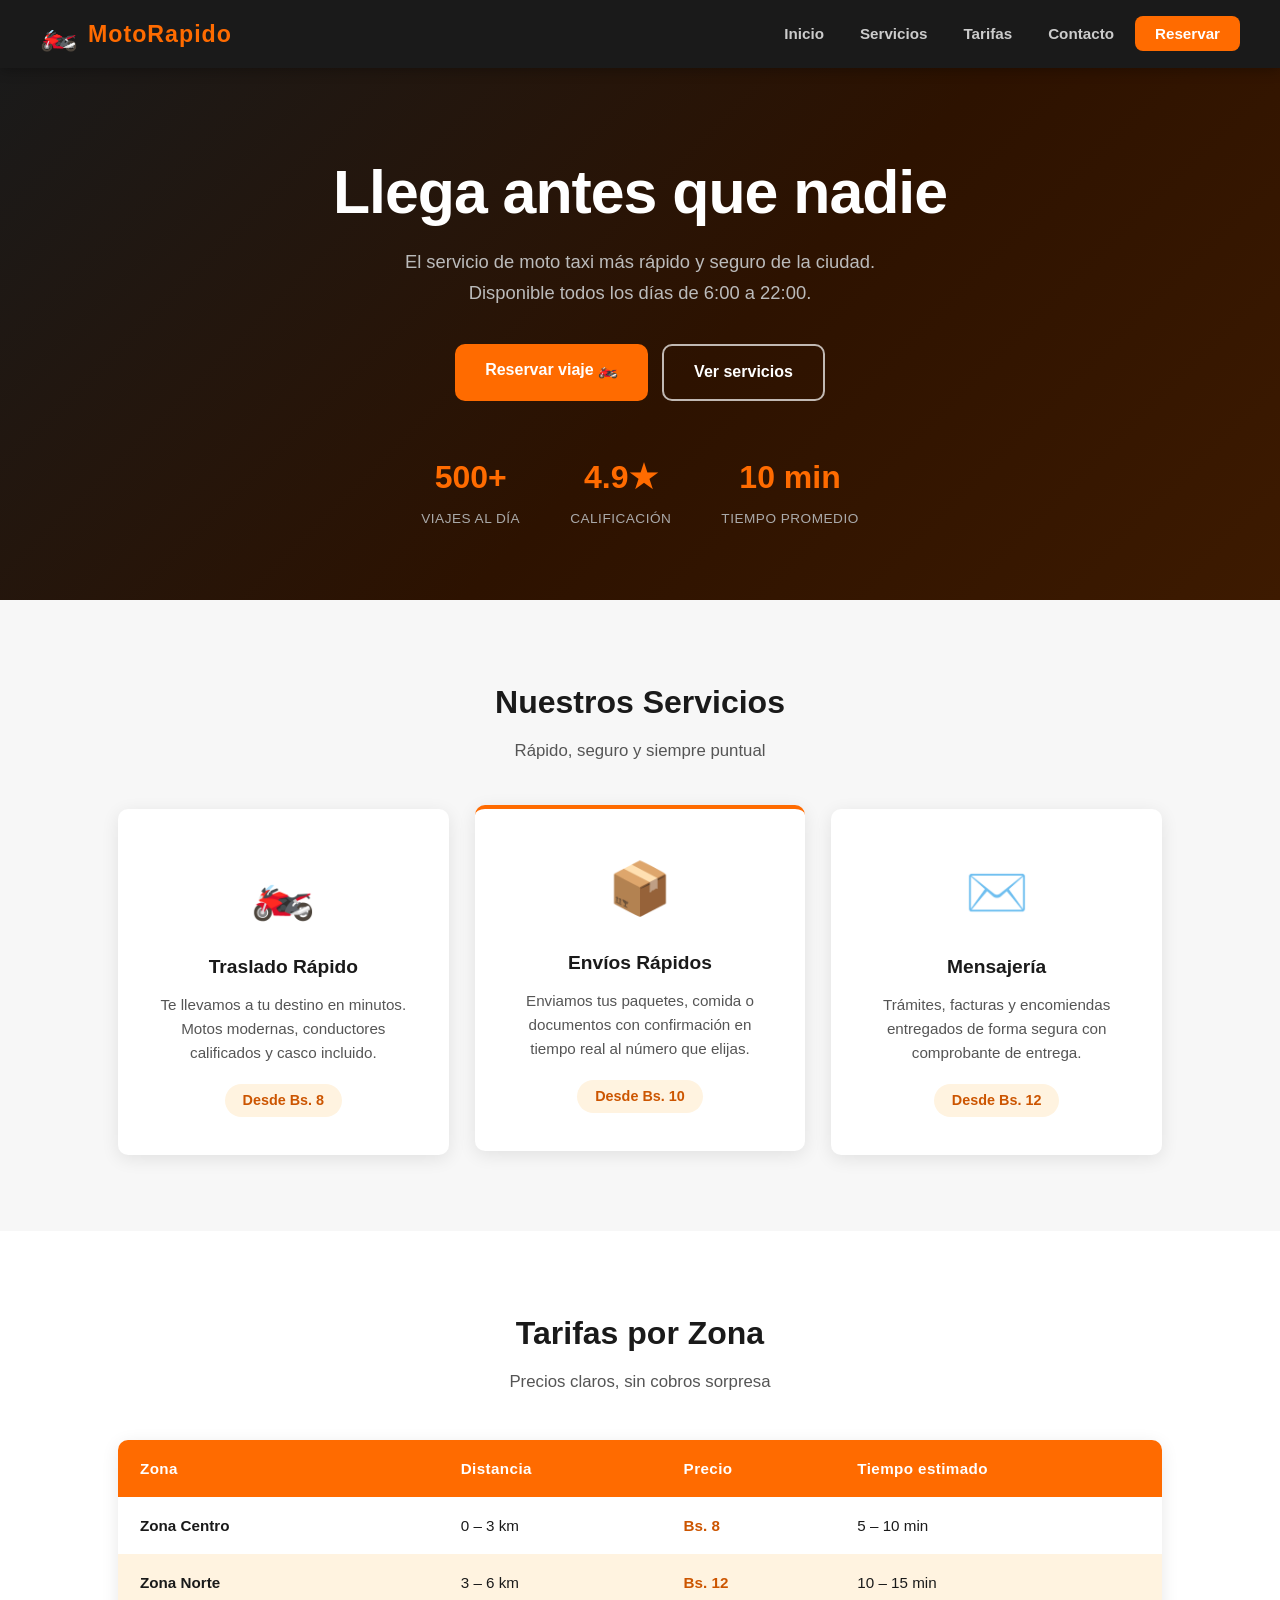
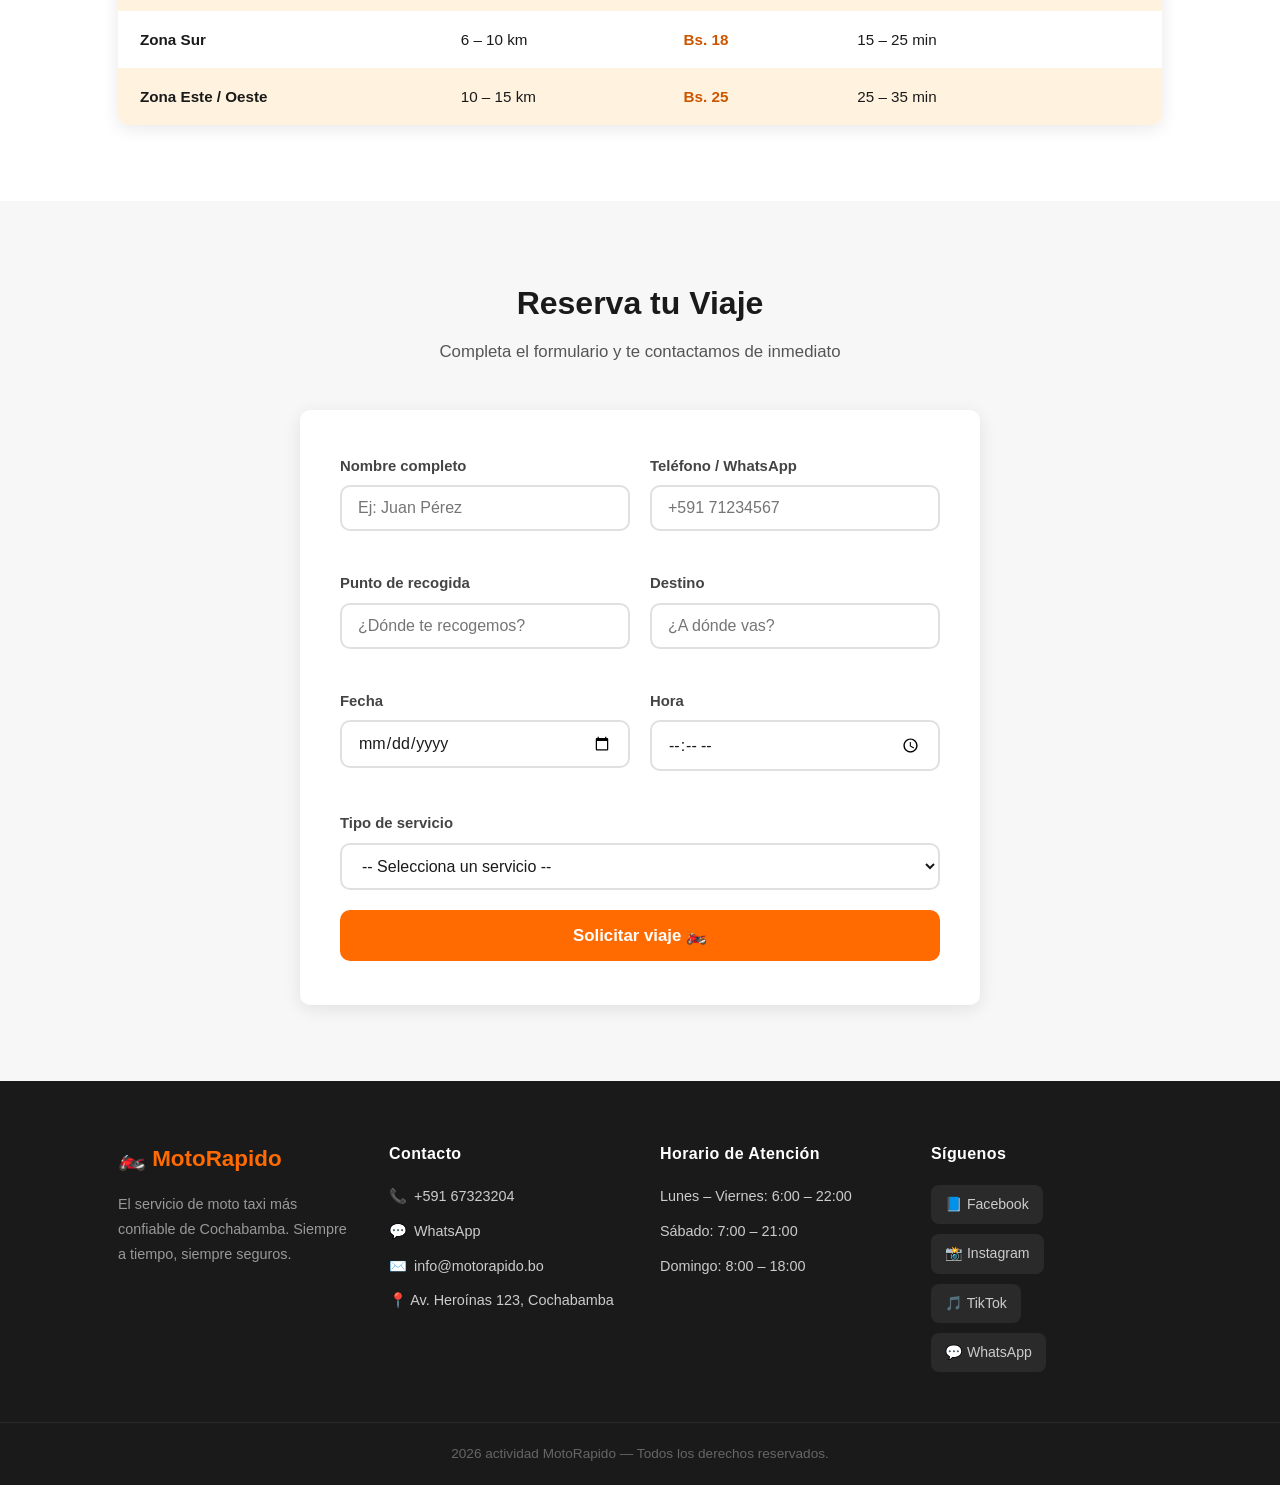
==== commit 02525a7f: "Update index.html" ====
--- a/index.html
+++ b/index.html
@@ -71,18 +71,17 @@
 
         <div class="tarjeta">
           <div class="tarjeta-icono">🏍️</div>
-          <h3 class="tarjeta-titulo">Llegamos a tu puerta en menos de 5 minutos.
-Conductores puntuales y ruta optimizada.</h3>
+          <h3 class="tarjeta-titulo">Traslado Rápido</h3>
           <p class="tarjeta-texto">
             Te llevamos a tu destino en minutos. Motos modernas,
-            conductores verificados y casco incluido.
+            conductores calificados y casco incluido.
           </p>
           <span class="tarjeta-precio">Desde Bs. 8</span>
         </div>
 
         <div class="tarjeta tarjeta-destacada">
           <div class="tarjeta-icono">📦</div>
-          <h3 class="tarjeta-titulo">Delivery Express</h3>
+          <h3 class="tarjeta-titulo">Envíos Rápidos</h3>
           <p class="tarjeta-texto">
             Enviamos tus paquetes, comida o documentos con
             confirmación en tiempo real al número que elijas.
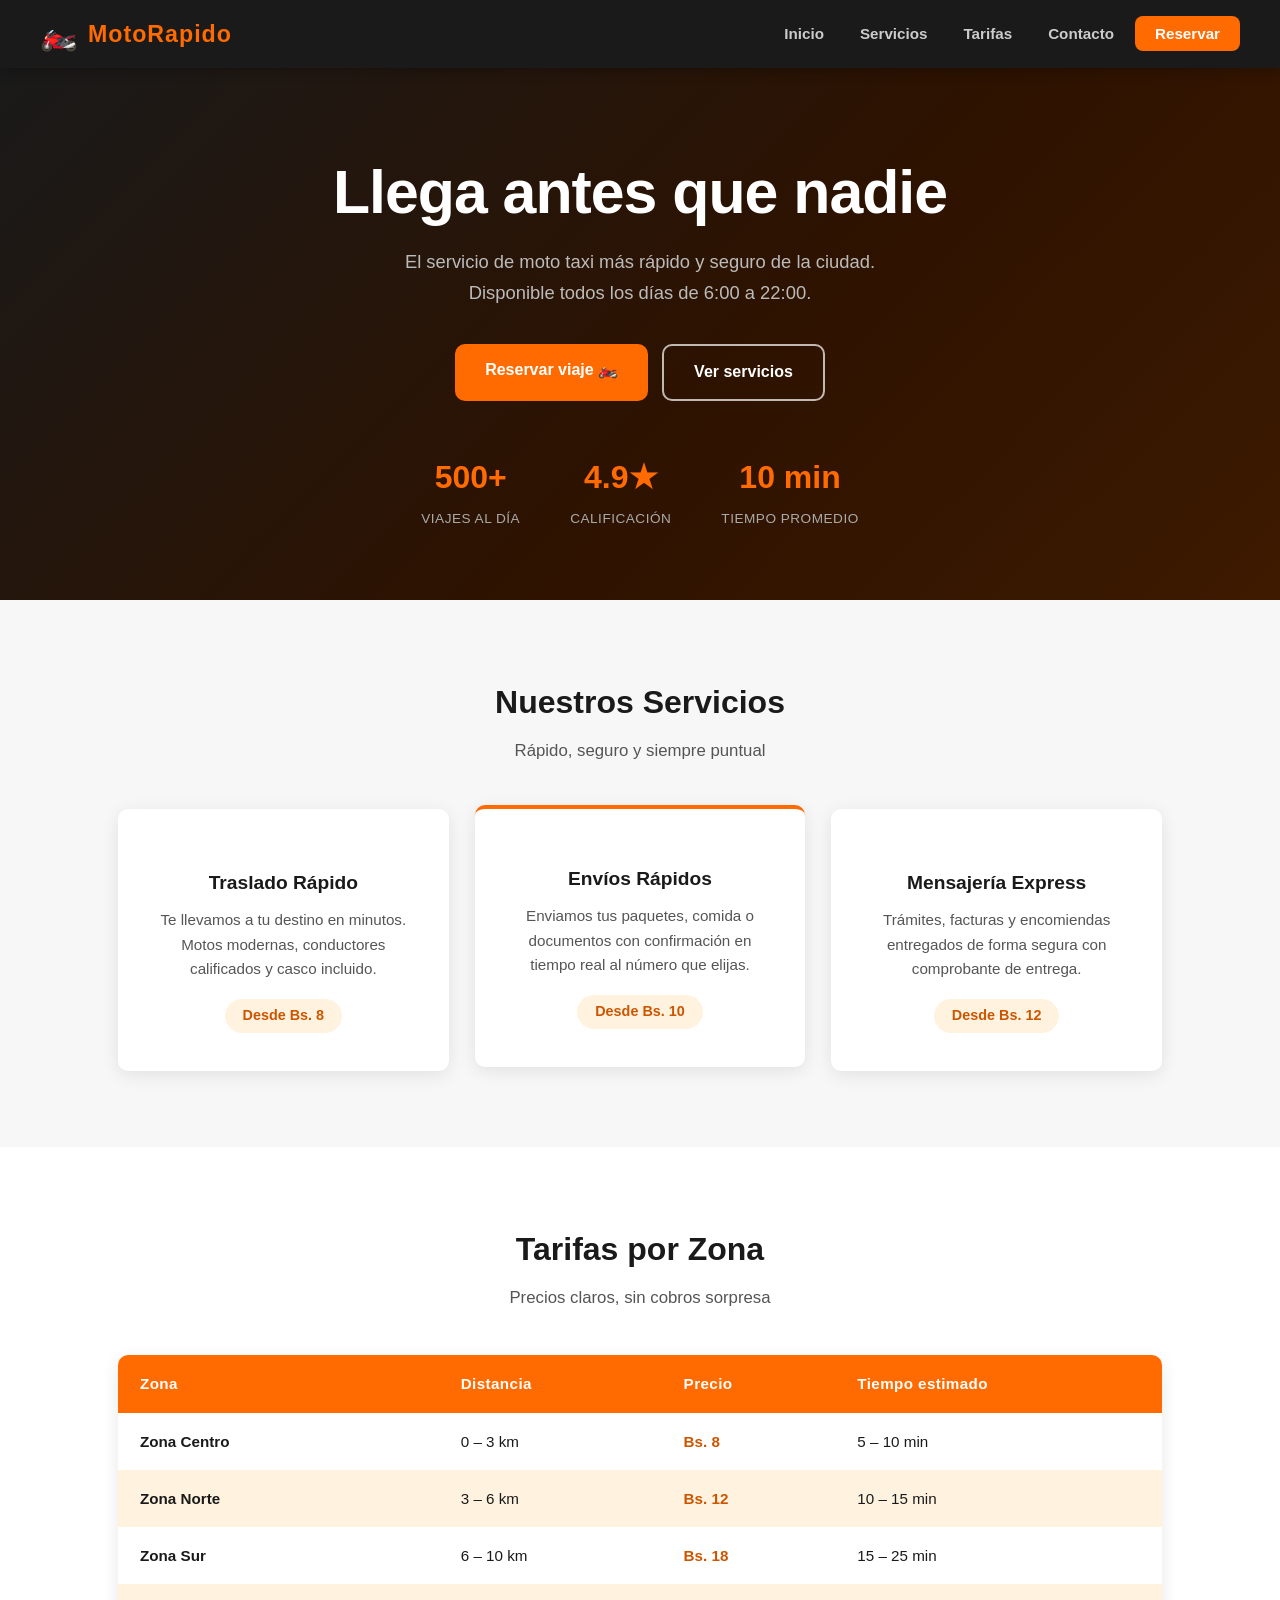
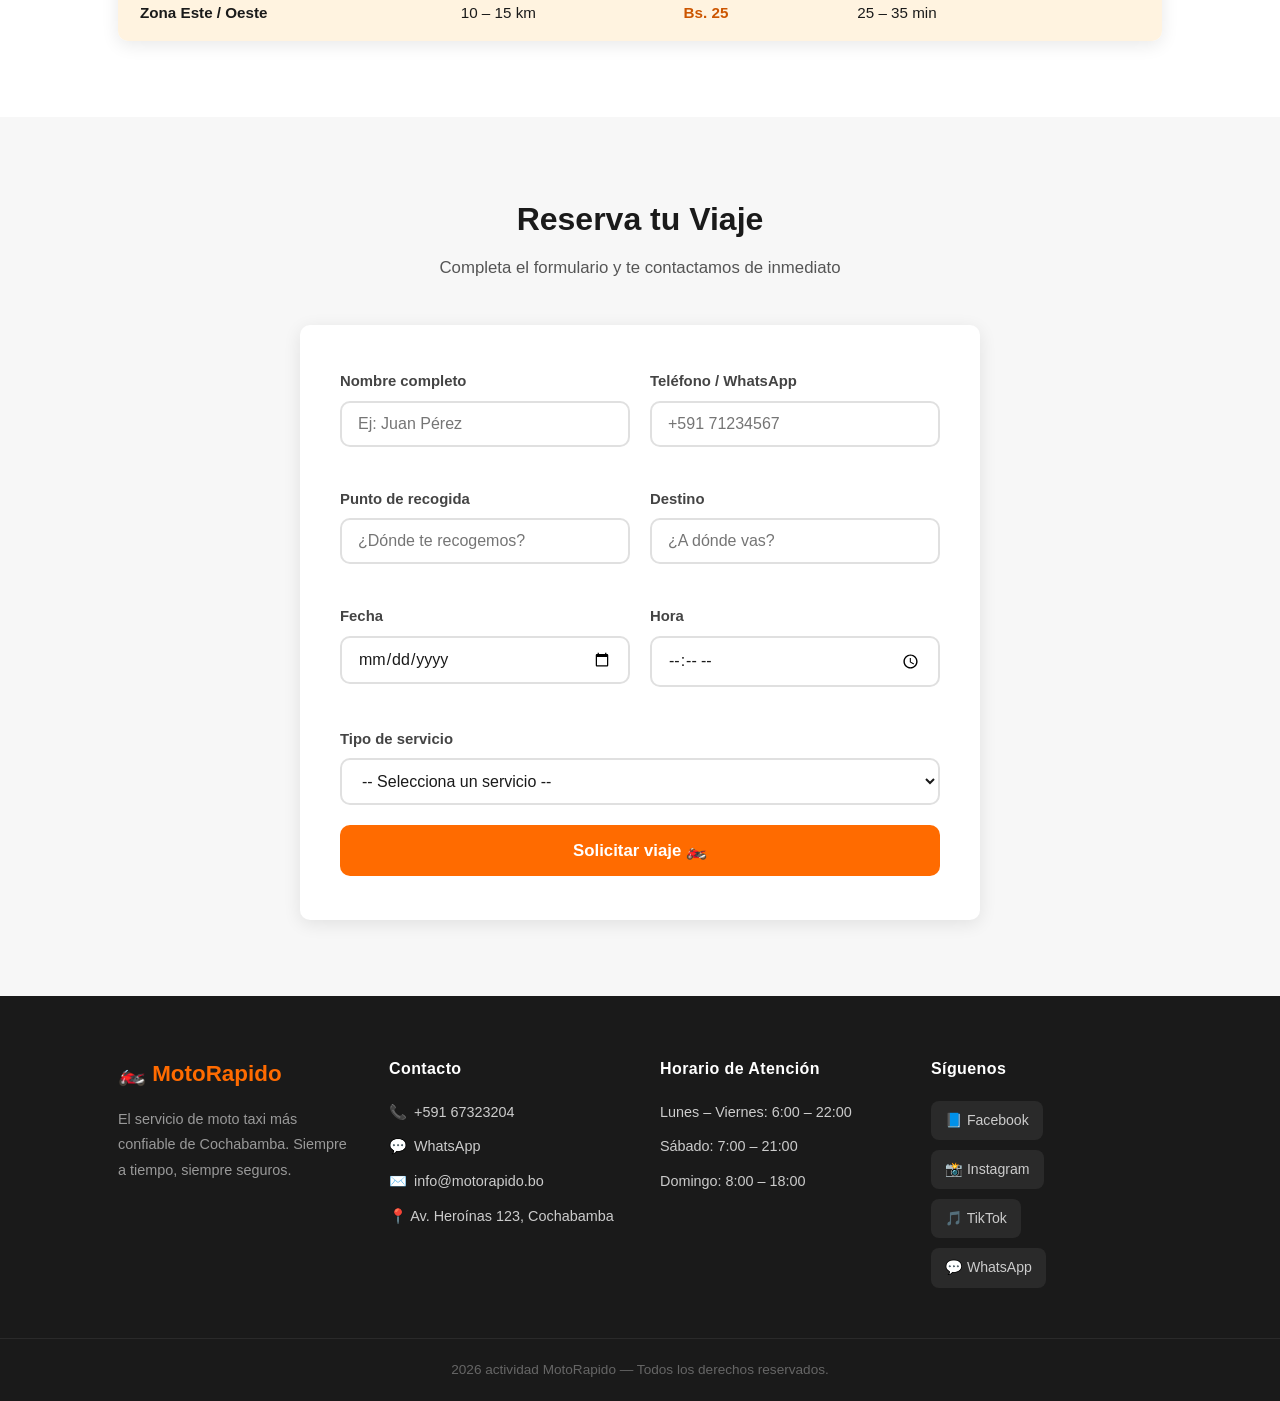
==== commit 856ee819: "Update index.html" ====
--- a/index.html
+++ b/index.html
@@ -70,7 +70,7 @@
       <div class="tarjetas-grid">
 
         <div class="tarjeta">
-          <div class="tarjeta-icono">🏍️</div>
+          <div class="tarjeta-icono"><i class="fa-solid fa-motorcycle"></i></div>
           <h3 class="tarjeta-titulo">Traslado Rápido</h3>
           <p class="tarjeta-texto">
             Te llevamos a tu destino en minutos. Motos modernas,
@@ -80,7 +80,7 @@
         </div>
 
         <div class="tarjeta tarjeta-destacada">
-          <div class="tarjeta-icono">📦</div>
+          <div class="tarjeta-icono"><i class="fa-solid fa-box"></i></div>
           <h3 class="tarjeta-titulo">Envíos Rápidos</h3>
           <p class="tarjeta-texto">
             Enviamos tus paquetes, comida o documentos con
@@ -90,8 +90,8 @@
         </div>
 
         <div class="tarjeta">
-          <div class="tarjeta-icono">✉️</div>
-          <h3 class="tarjeta-titulo">Mensajería</h3>
+          <div class="tarjeta-icono"><i class="fa-solid fa-envelope"></i></div>
+          <h3 class="tarjeta-titulo">Mensajería Express</h3>
           <p class="tarjeta-texto">
             Trámites, facturas y encomiendas entregados de forma
             segura con comprobante de entrega.
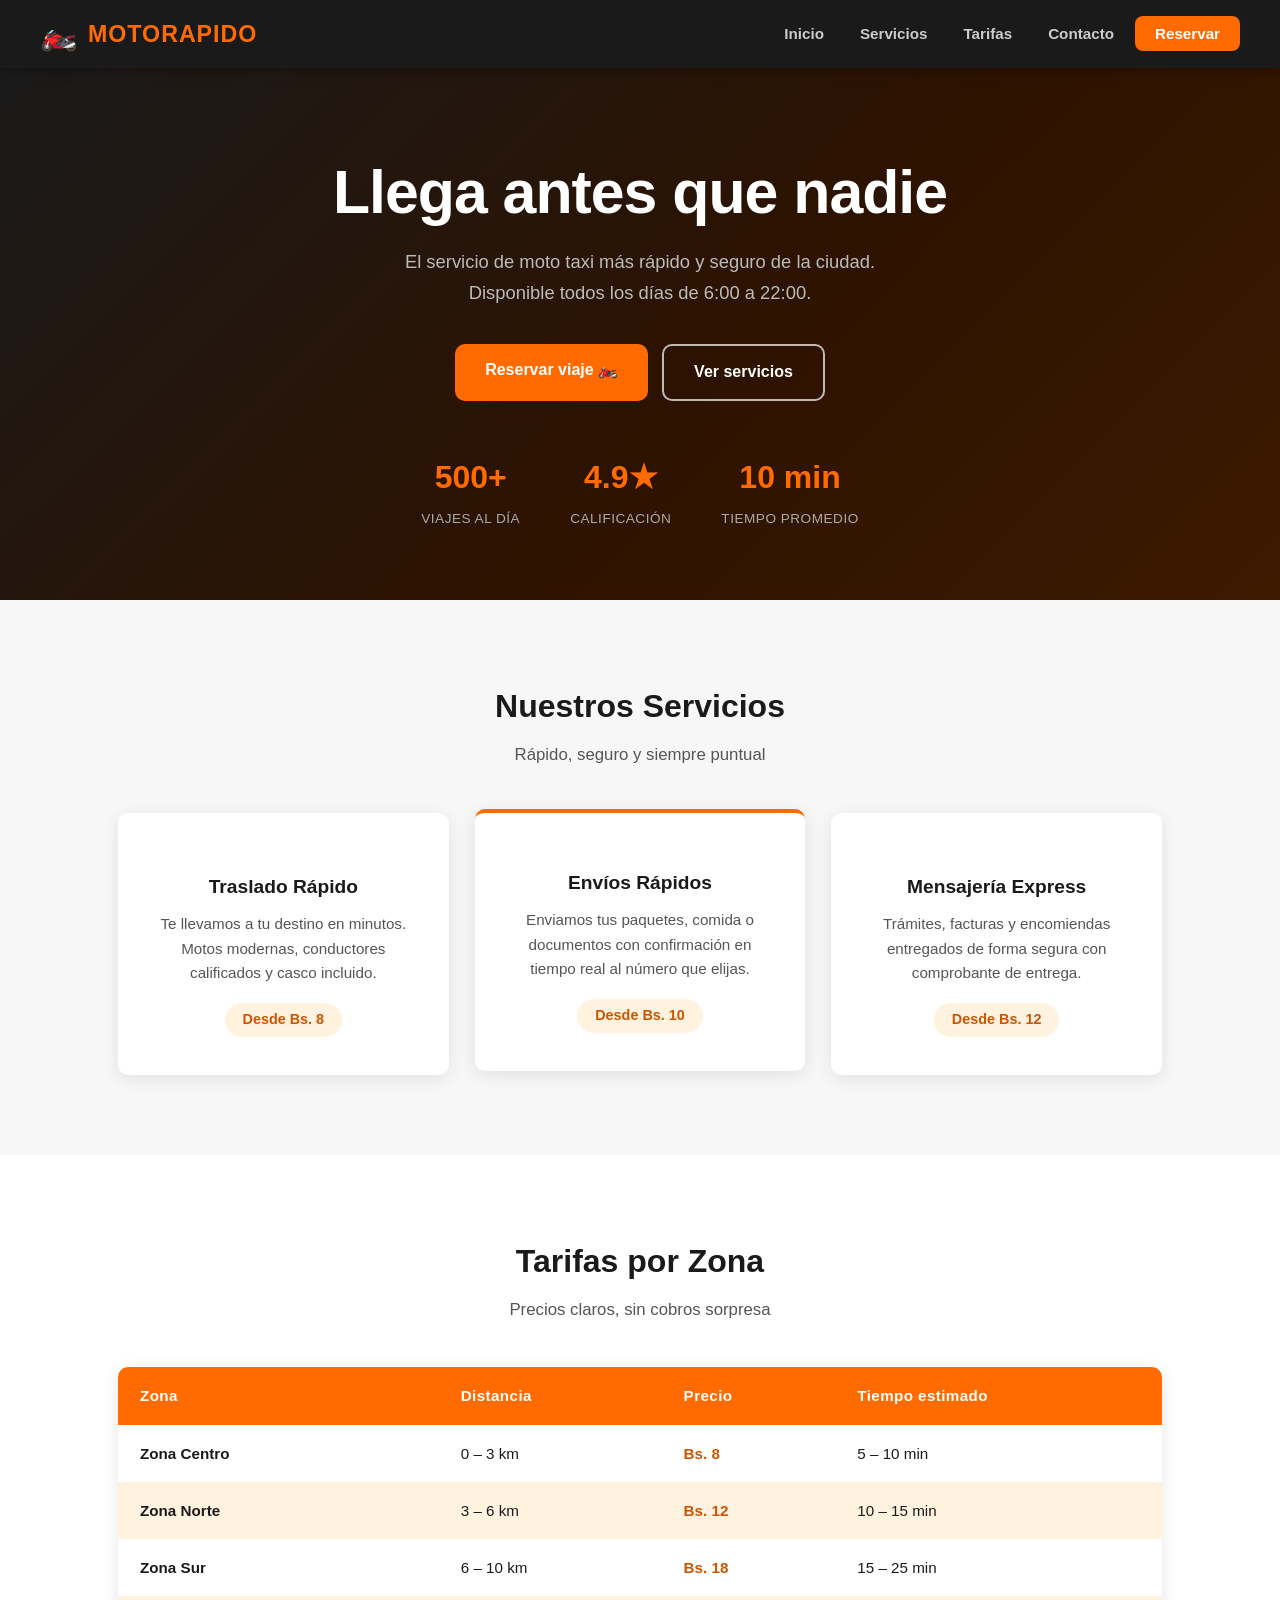
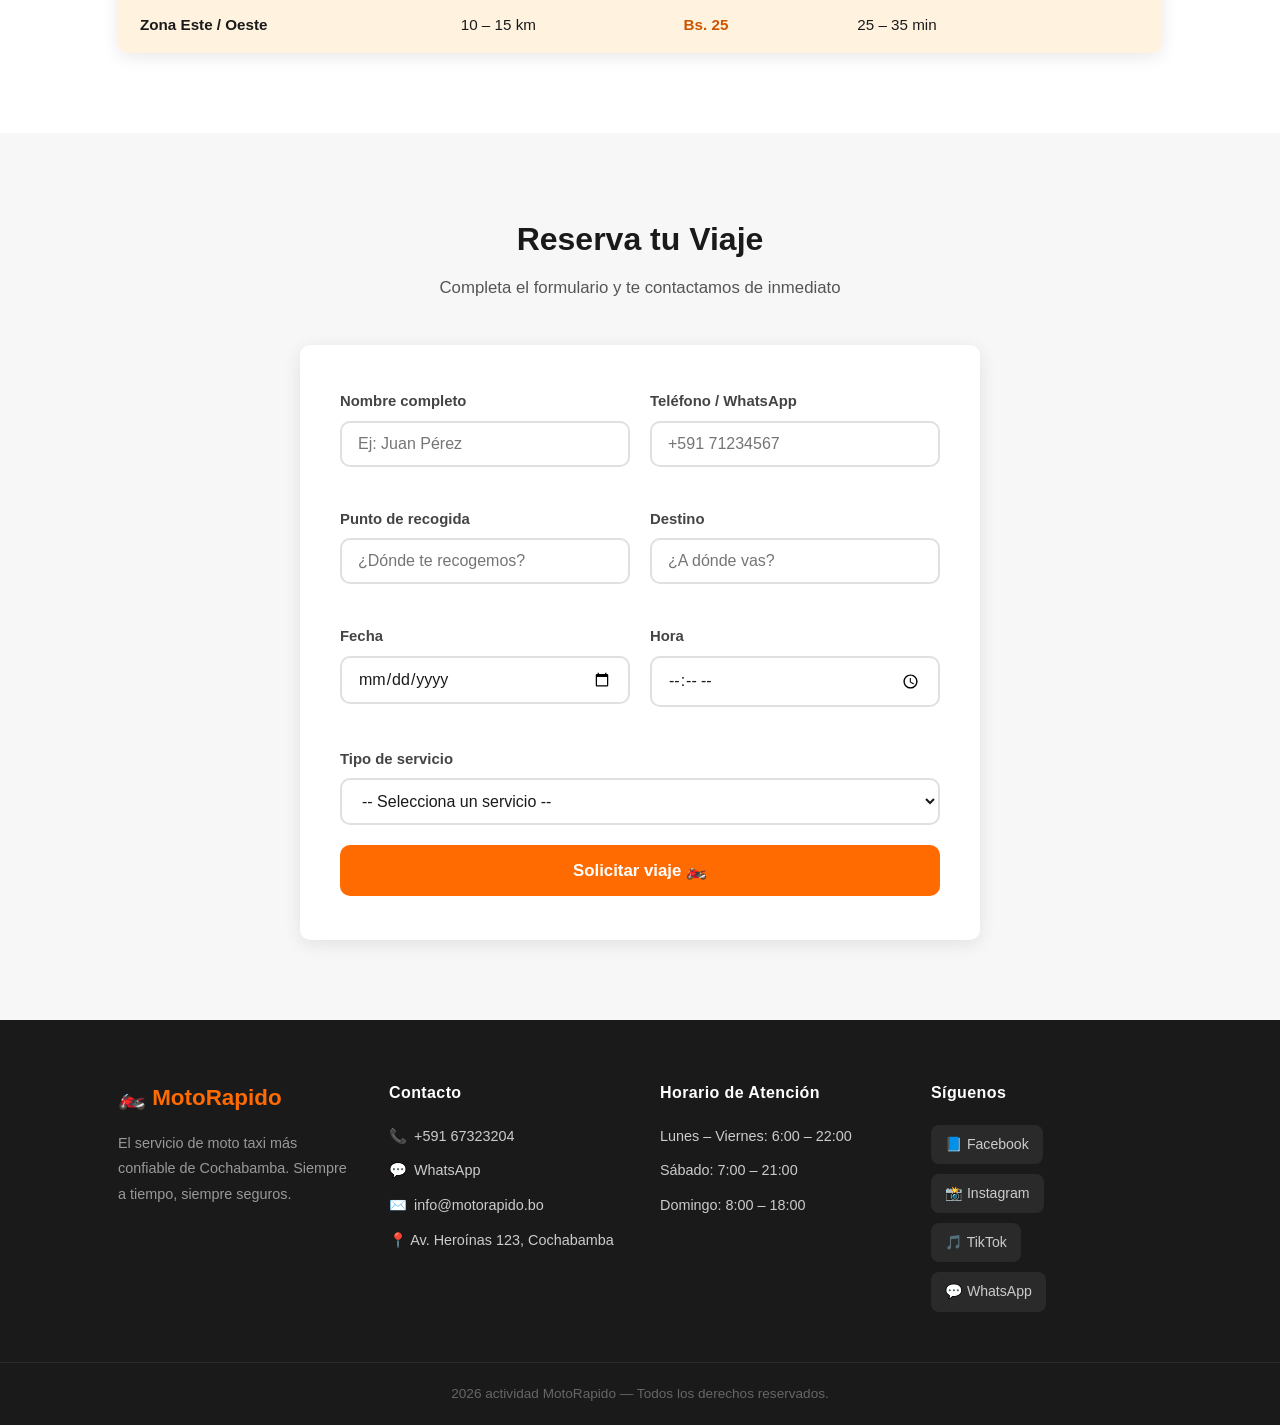
==== commit 5b9a9f97: "Merge pull request #1 from ronaldotorrico-jpg/feature/cuerpo Colaborador1 JIMECC-" ====
--- a/index.html
+++ b/index.html
@@ -8,11 +8,10 @@
 </head>
 <body>
 
- 
   <nav class="navbar">
     <div class="navbar-logo">
       <span class="logo-icono">🏍️</span>
-      <span class="logo-texto">MotoRapido</span>
+      <span class="logo-texto">MOTORAPIDO</span>
     </div>
     <ul class="navbar-menu">
       <li><a href="#inicio"    class="nav-link">Inicio</a></li>
--- a/styles.css
+++ b/styles.css
@@ -241,7 +241,7 @@
 
 /* Secciones alternas */
 .seccion {
-  padding: 76px 0;
+  padding: 80px 0;
 }
 
 .seccion-gris {
